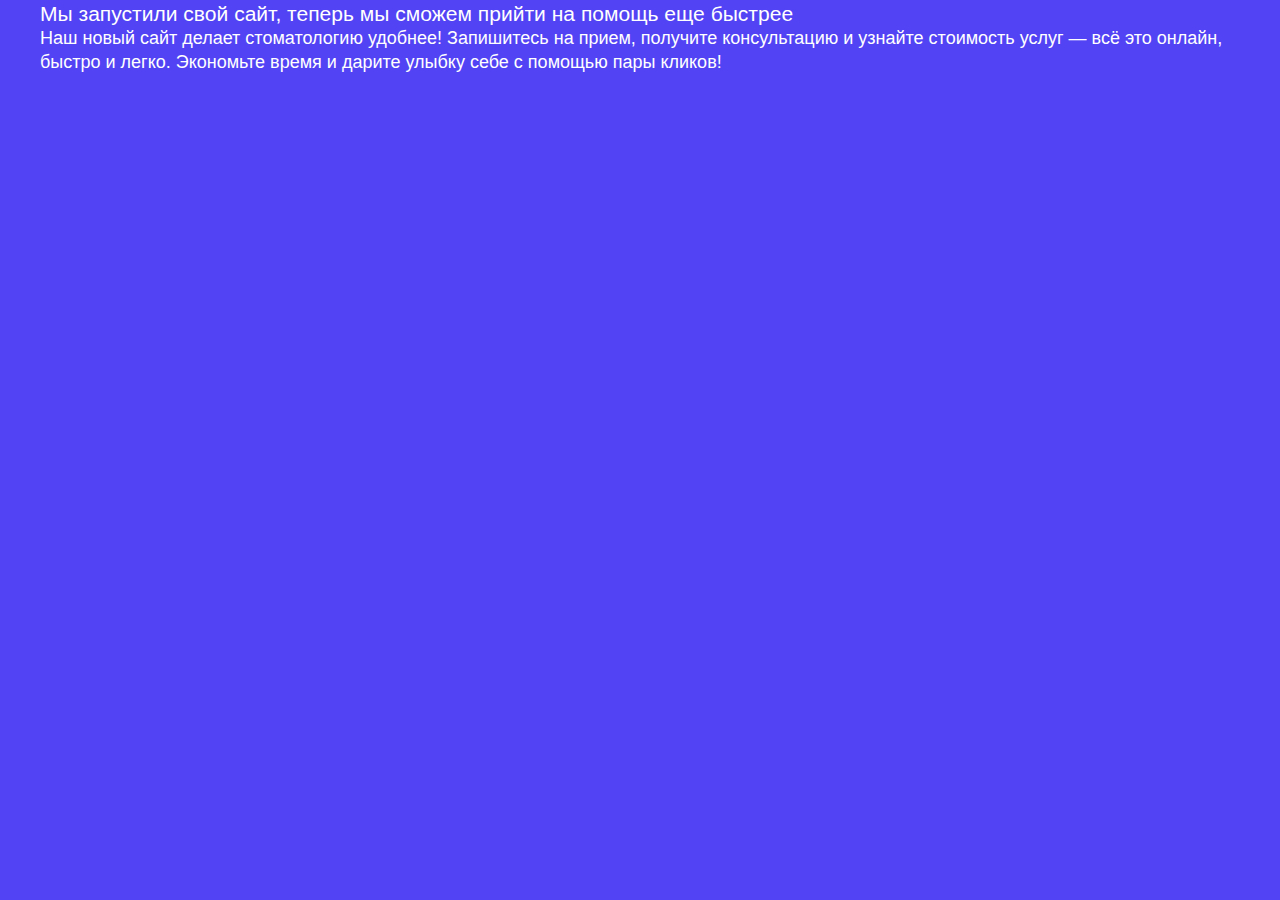
==== index.html @ dc24cbd2 "16.08.2024" ====
<!DOCTYPE html>
<html lang="ru">
<head>
	<meta charset="UTF-8">
	<meta http-equiv="X-UA-Compatible" content="IE=edge">
	<meta name="viewport" content="width=device-width, initial-scale=1.0">
	<title>Шаблон сайт</title>
	<meta name="description" content="/">
	<link rel="stylesheet" href="./css/styles.css">
</head>
<body>
	<main class="cookies container">
		<h1 class="visually-hidden">a</h1>

		<section class="signup">
			<h2 class="visually-hidden">a</h2>
			<div class="signup__row">
				<h3 class="signup__title">Мы запустили свой сайт, теперь мы сможем прийти на помощь еще быстрее</h3>
				<p  class="signup__subtitle">Наш новый сайт делает стоматологию удобнее! Запишитесь на прием, получите консультацию и узнайте стоимость услуг — всё это онлайн, быстро и легко. Экономьте время и дарите улыбку себе с помощью пары кликов!</p>
			</div>
		</section>	
			
	</main>
</body>
</html>
---- css/styles.css ----
@charset "UTF-8";
/**
  Нормализация блочной модели
 */
*,
*::before,
*::after {
  -webkit-box-sizing: border-box;
          box-sizing: border-box;
}

/**
  Убираем внутренние отступы слева тегам списков,
  у которых есть атрибут class
 */
:where(ul, ol):where([class]) {
  padding-left: 0;
}

/**
  Убираем внешние отступы body и двум другим тегам,
  у которых есть атрибут class
 */
body,
:where(blockquote, figure):where([class]) {
  margin: 0;
}

/**
  Убираем внешние отступы вертикали нужным тегам,
  у которых есть атрибут class
 */
:where(h1,
h2,
h3,
h4,
h5,
h6,
p,
ul,
ol,
dl):where([class]) {
  margin-block: 0;
}

:where(dd[class]) {
  margin-left: 0;
}

:where(fieldset[class]) {
  margin-left: 0;
  padding: 0;
  border: none;
}

/**
  Убираем стандартный маркер маркированному списку,
  у которого есть атрибут class
 */
:where(ul[class]) {
  list-style: none;
}

/**
  Обнуляем вертикальные внешние отступы параграфа,
  объявляем локальную переменную для внешнего отступа вниз,
  чтобы избежать взаимодействие с более сложным селектором
 */
p {
  --paragraphMarginBottom: 24px;
  margin-block: 0;
}

/**
  Внешний отступ вниз для параграфа без атрибута class,
  который расположен не последним среди своих соседних элементов
 */
p:where(:not([class]):not(:last-child)) {
  margin-bottom: var(--paragraphMarginBottom);
}

/**
  Упрощаем работу с изображениями
 */
img {
  display: block;
  max-width: 100%;
  height: auto;
}

/**
  Наследуем свойства шрифт для полей ввода
 */
input,
textarea,
select,
button {
  font: inherit;
}

html {
  /**
    Пригодится в большинстве ситуаций
    (когда, например, нужно будет "прижать" футер к низу сайта)
   */
  height: 100%;
}

/**
  Плавный скролл
 */
html,
:has(:target) {
  scroll-behavior: smooth;
}

body {
  /**
    Пригодится в большинстве ситуаций
    (когда, например, нужно будет "прижать" футер к низу сайта)
   */
  min-height: 100%;
  /**
    Унифицированный интерлиньяж
   */
  line-height: 1.5;
}

/**
  Приводим к единому цвету svg-элементы
 */
svg *[fill] {
  fill: currentColor;
}

svg *[stroke] {
  stroke: currentColor;
}

/**
  Чиним баг задержки смены цвета при взаимодействии с svg-элементами
 */
svg * {
  -webkit-transition-property: fill, stroke;
  transition-property: fill, stroke;
}

/**
  Удаляем все анимации и переходы для людей,
  которые предпочитают их не использовать
 */
@media (prefers-reduced-motion: reduce) {
  * {
    -webkit-animation-duration: 0.01ms !important;
            animation-duration: 0.01ms !important;
    -webkit-animation-iteration-count: 1 !important;
            animation-iteration-count: 1 !important;
    -webkit-transition-duration: 0.01ms !important;
            transition-duration: 0.01ms !important;
    scroll-behavior: auto !important;
  }
}
@font-face {
  font-family: "Steppe Book";
  src: url("../fonts/Roboto-Light.woff2") format("woff2");
  font-weight: 350;
  font-style: normal;
  font-display: swap;
}
@font-face {
  font-family: "Steppe ExtraBold";
  src: url("../fonts/Roboto-Light.woff2") format("woff2");
  font-weight: 800;
  font-style: normal;
  font-display: swap;
}
:root {
  --font-family-base: "Steppe Book", sans-serif;
  --steppe-extrabold: "Steppe ExtraBold", sans-serif;
  --hover-button-color: #e2d8d8;
  --transition-duration: 0.2s;
}

.visually-hidden {
  position: absolute;
  width: 1px;
  height: 1px;
  margin: -1px;
  border: 0;
  padding: 0;
  white-space: nowrap;
  clip-path: inset(100%);
  clip: rect(0 0 0 0);
  overflow: hidden;
}

.container {
  max-width: 1200px;
  margin-inline: auto;
}

body {
  font-family: var(--font-family-base);
  font-weight: 350;
  font-size: 18px;
  line-height: 1.3;
  color: #fff;
  background-color: #5243F4;
}

a,
button,
input,
textarea,
svg * {
  -webkit-transition-duration: var(--transition-duration);
          transition-duration: var(--transition-duration);
}

a {
  text-decoration: none;
  color: inherit;
}

h1, h2, h3, h4 {
  font-weight: normal;
}
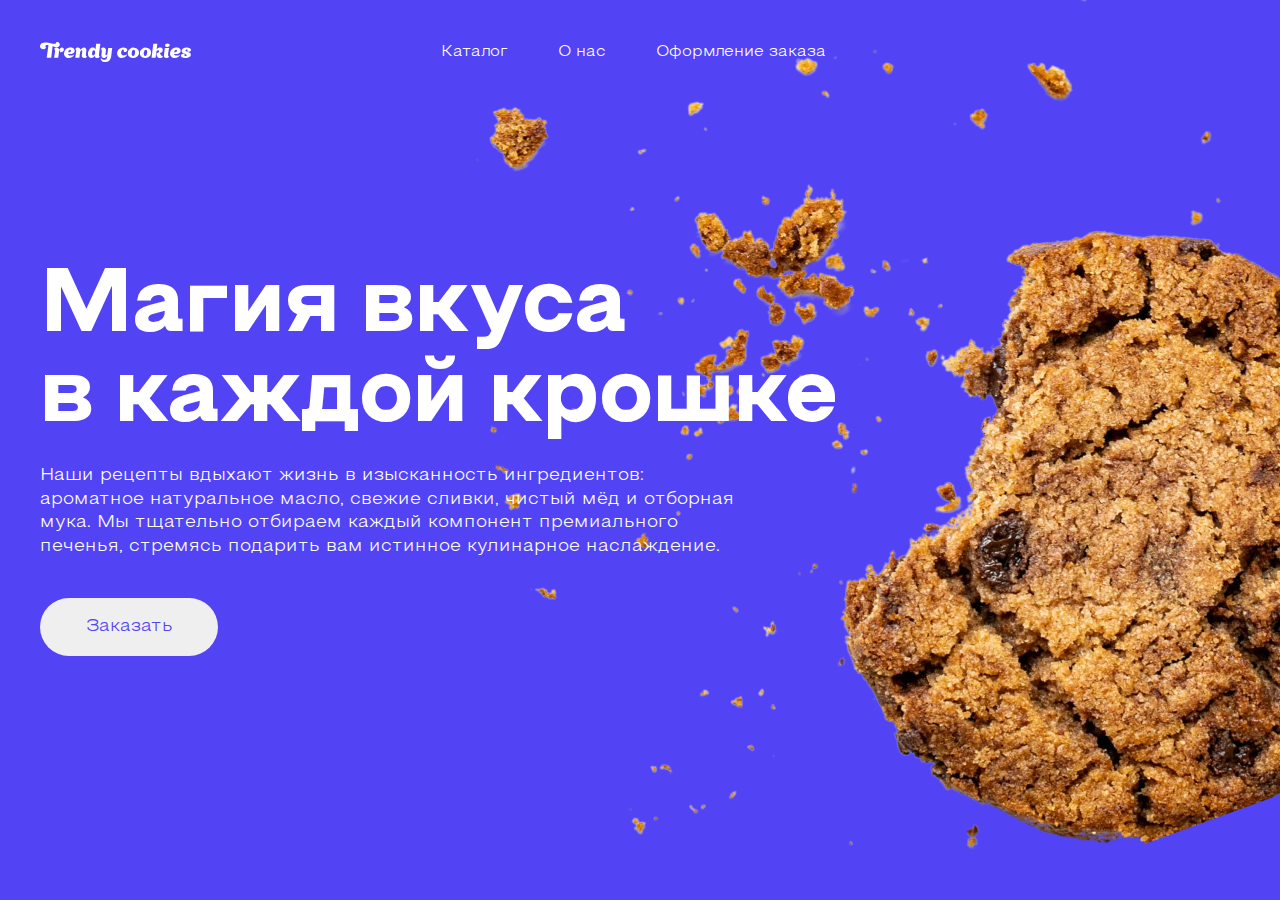
==== commit e31f1e84: "16.08.2024a" ====
--- a/index.html
+++ b/index.html
@@ -9,15 +9,35 @@
 	<link rel="stylesheet" href="./css/styles.css">
 </head>
 <body>
-	<main class="cookies container">
+<header class="header container">
+    <a href="/" class="header__logo">
+        <img src="./img/svg/logo.svg" width="151" height="20" alt="#">
+    </a>
+
+    <nav class="header__menu">
+        <ul class="header__list">
+            <li>
+                <a href="#" class="header__link">Каталог</a>
+            </li>
+            <li>
+                <a href="#" class="header__link">О нас</a>
+            </li>
+            <li>
+                <a href="#" class="header__link">Оформление заказа</a>
+            </li>
+        </ul>
+    </nav>
+</header>	<main class="cookies container">
 		<h1 class="visually-hidden">a</h1>
 
-		<section class="signup">
+		<section class="magic">
 			<h2 class="visually-hidden">a</h2>
-			<div class="signup__row">
-				<h3 class="signup__title">Мы запустили свой сайт, теперь мы сможем прийти на помощь еще быстрее</h3>
-				<p  class="signup__subtitle">Наш новый сайт делает стоматологию удобнее! Запишитесь на прием, получите консультацию и узнайте стоимость услуг — всё это онлайн, быстро и легко. Экономьте время и дарите улыбку себе с помощью пары кликов!</p>
+			<div class="magic__column">
+				<h3 class="magic__title">Магия вкуса в каждой крошке</h3>
+				<p class="magic__subtitle">Наши рецепты вдыхают жизнь в изысканность ингредиентов: ароматное натуральное масло, свежие сливки, чистый мёд и отборная мука. Мы тщательно отбираем каждый компонент премиального печенья, стремясь подарить вам истинное кулинарное наслаждение.</p>
+				<button class="magic__button">Заказать</button>
 			</div>
+			<img src="./img/avif/main/cookie.avif" alt="cookie" class="magic__image" loading="lazy" width="909" height="852">
 		</section>	
 			
 	</main>
--- a/css/styles.css
+++ b/css/styles.css
@@ -162,14 +162,14 @@
 }
 @font-face {
   font-family: "Steppe Book";
-  src: url("../fonts/Roboto-Light.woff2") format("woff2");
+  src: url("../fonts/Steppe-Book.woff2") format("woff2");
   font-weight: 350;
   font-style: normal;
   font-display: swap;
 }
 @font-face {
   font-family: "Steppe ExtraBold";
-  src: url("../fonts/Roboto-Light.woff2") format("woff2");
+  src: url("../fonts/Steppe-ExtraBold.woff2") format("woff2");
   font-weight: 800;
   font-style: normal;
   font-display: swap;
@@ -224,4 +224,82 @@
 
 h1, h2, h3, h4 {
   font-weight: normal;
+}
+
+.header {
+  display: -webkit-box;
+  display: -ms-flexbox;
+  display: flex;
+  -webkit-box-align: center;
+      -ms-flex-align: center;
+          align-items: center;
+  gap: 250px;
+  padding-top: 40px;
+  padding-bottom: 40px;
+}
+
+.header__list {
+  display: -webkit-box;
+  display: -ms-flexbox;
+  display: flex;
+  gap: 50px;
+}
+
+.header__link {
+  font-size: 16px;
+  cursor: pointer;
+}
+
+.header__link:hover {
+  border-bottom: 2px solid white;
+  -webkit-transition-duration: 0s;
+          transition-duration: 0s;
+}
+
+.magic {
+  padding-top: 161px;
+  padding-bottom: 200px;
+}
+
+.magic__column {
+  display: -webkit-box;
+  display: -ms-flexbox;
+  display: flex;
+  -webkit-box-orient: vertical;
+  -webkit-box-direction: normal;
+      -ms-flex-direction: column;
+          flex-direction: column;
+}
+
+.magic__title {
+  font-size: 90px;
+  line-height: 1;
+  max-width: 811px;
+  margin-bottom: 20px;
+  font-family: var(--steppe-extrabold);
+}
+
+.magic__subtitle {
+  max-width: 697px;
+  margin-bottom: 40px;
+}
+
+.magic__button {
+  width: 178px;
+  height: 58px;
+  border-radius: 29px;
+  border: none;
+  color: #5243F4;
+  cursor: pointer;
+}
+
+.magic__button:hover {
+  background-color: rgb(219, 230, 230);
+}
+
+.magic__image {
+  position: absolute;
+  top: 0;
+  right: 0;
+  z-index: -1;
 }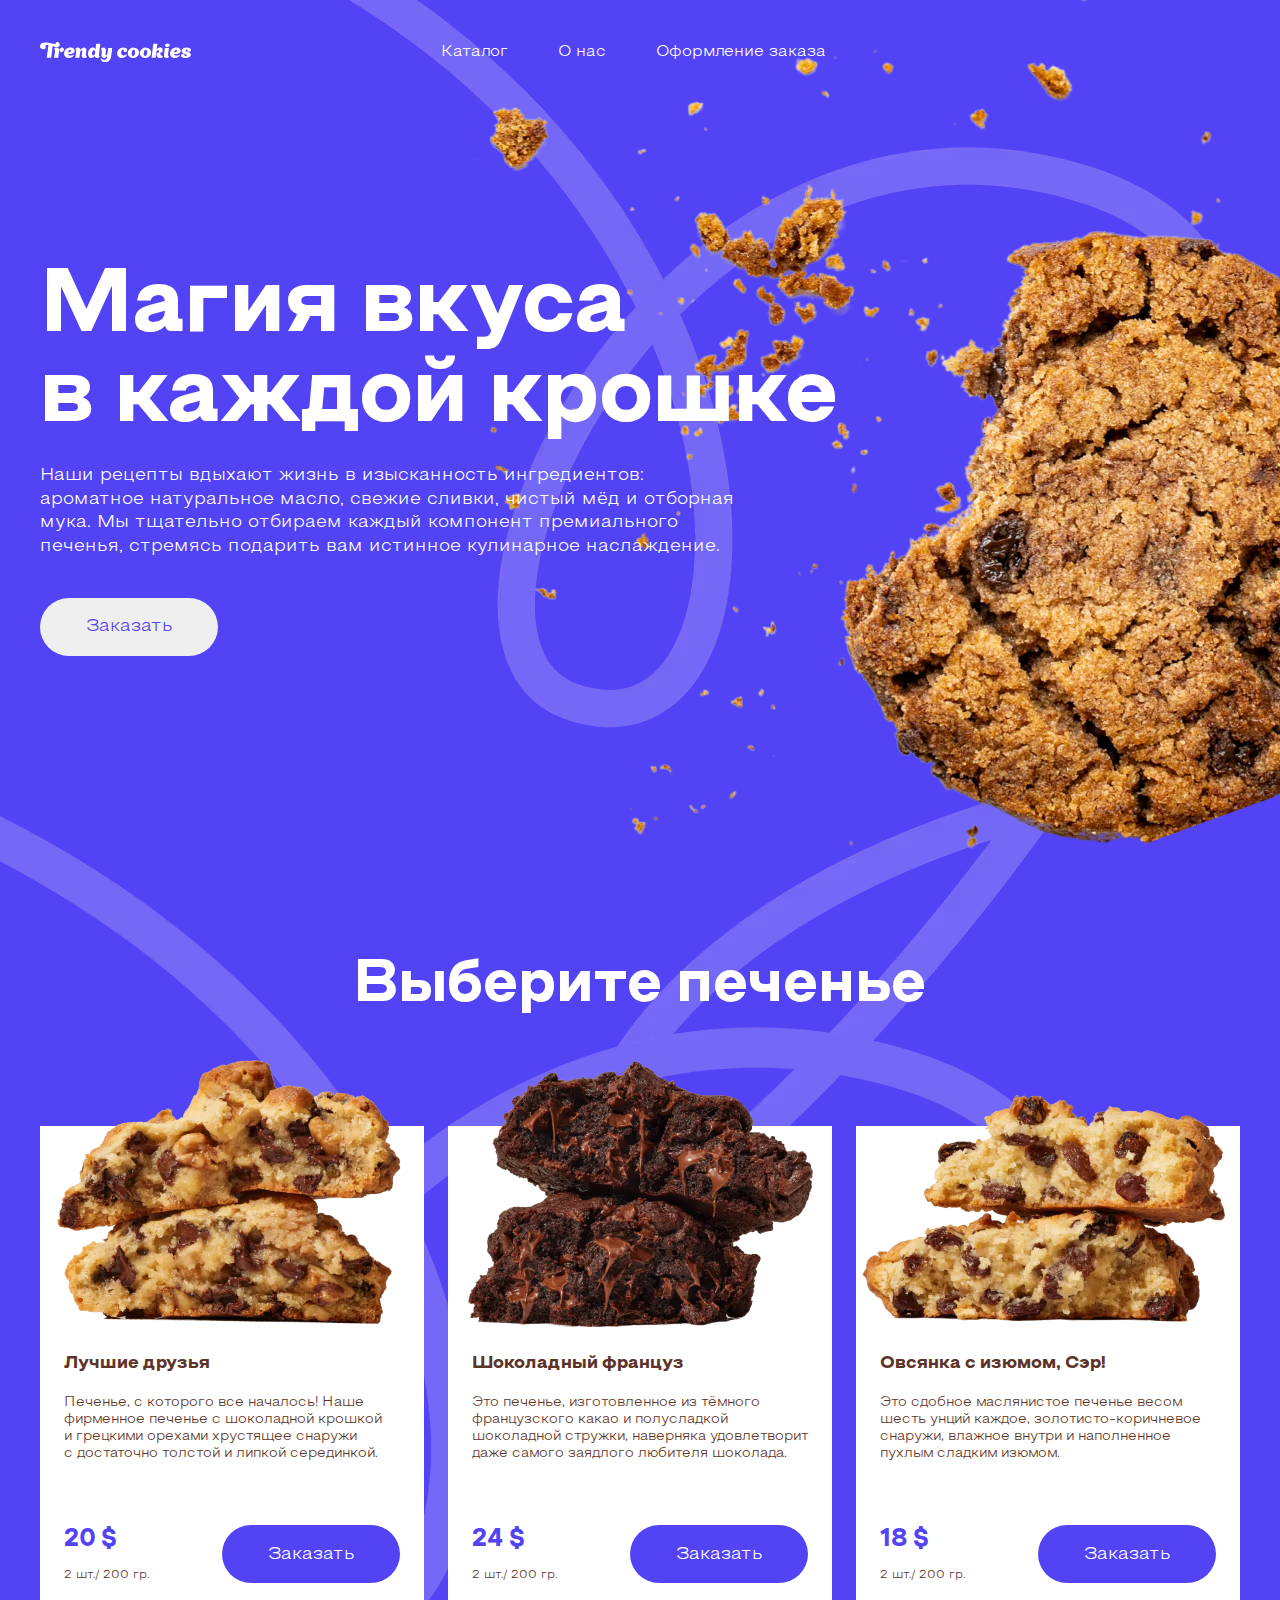
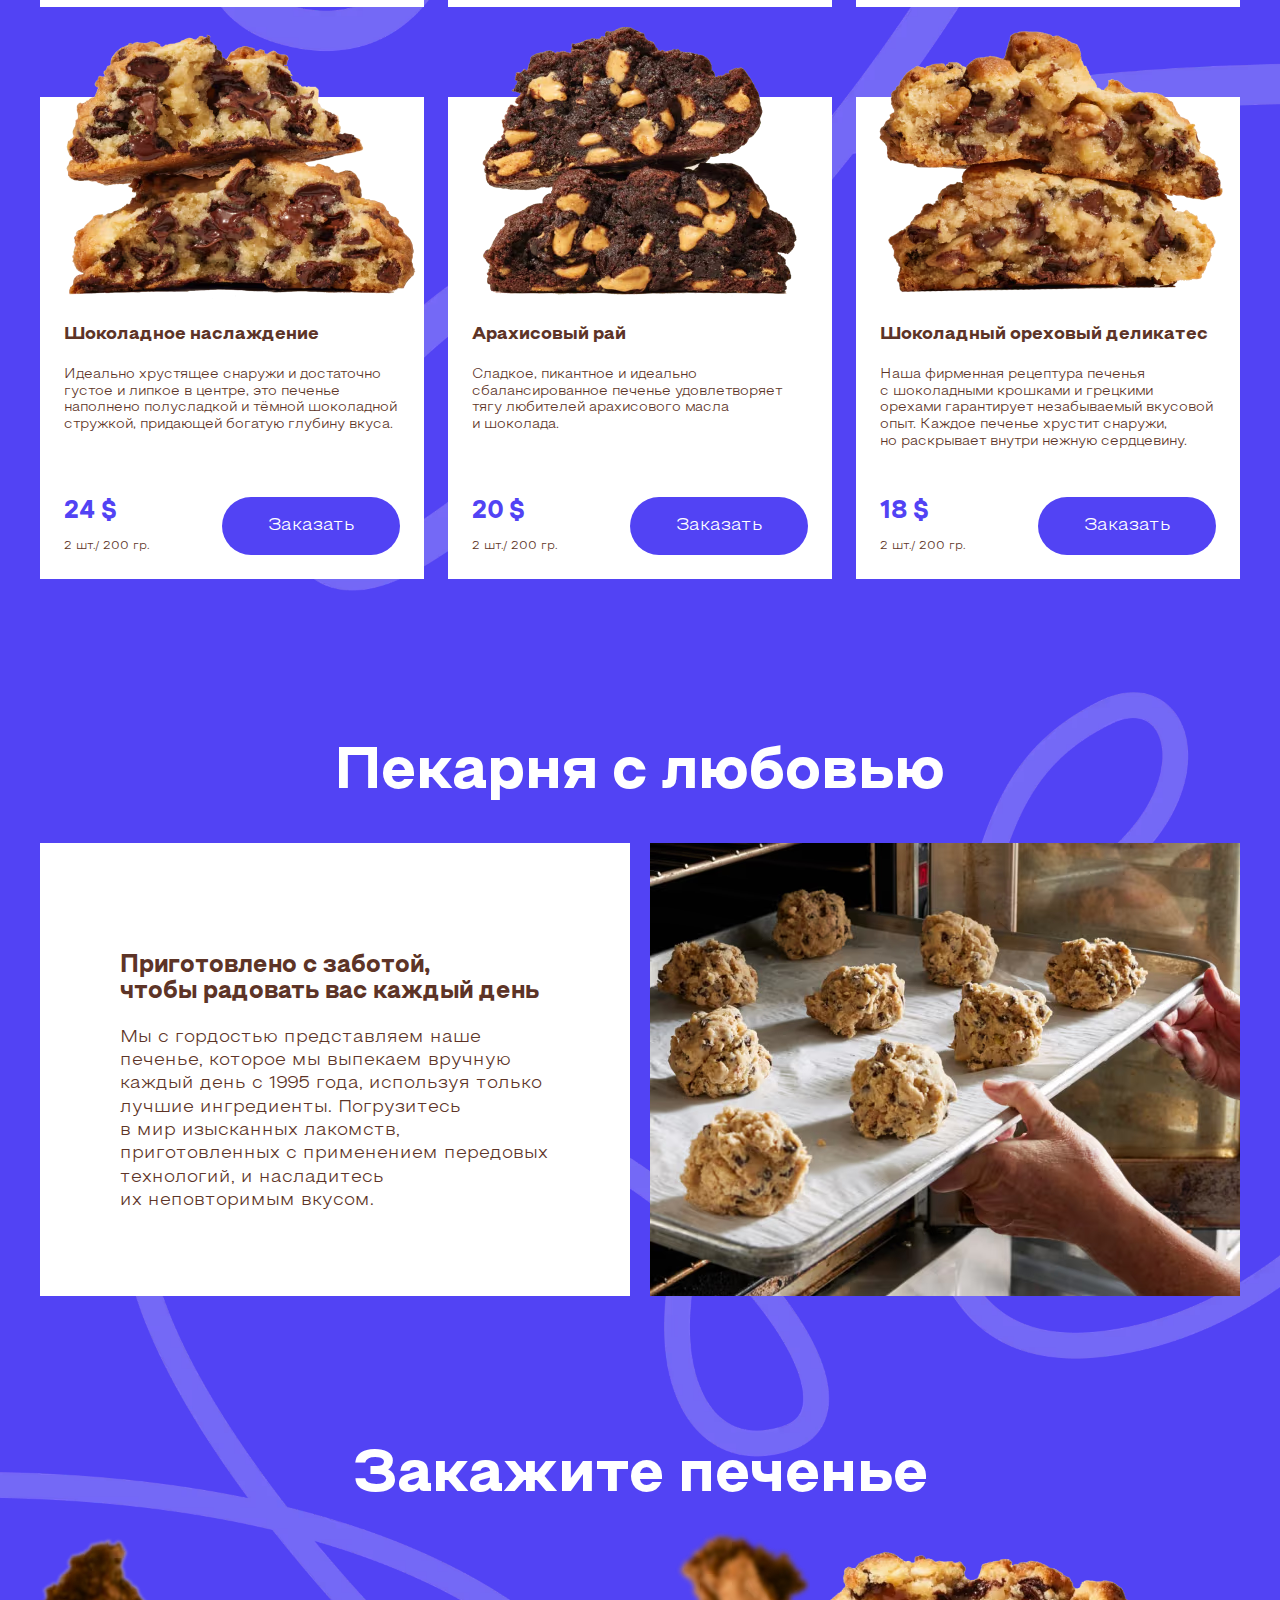
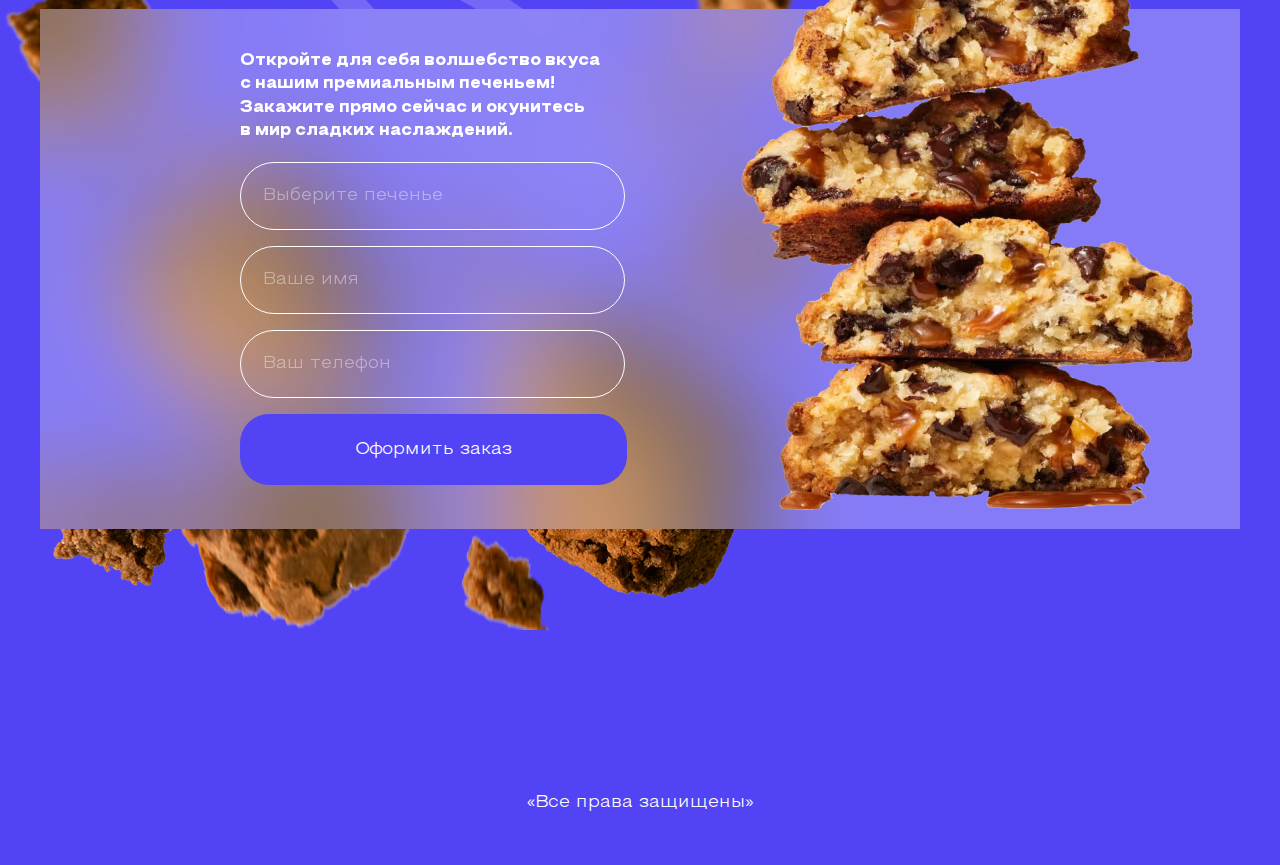
==== commit b4f17404: "19.08.2024" ====
--- a/index.html
+++ b/index.html
@@ -4,14 +4,15 @@
 	<meta charset="UTF-8">
 	<meta http-equiv="X-UA-Compatible" content="IE=edge">
 	<meta name="viewport" content="width=device-width, initial-scale=1.0">
-	<title>Шаблон сайт</title>
+	<title>Cookies</title>
 	<meta name="description" content="/">
 	<link rel="stylesheet" href="./css/styles.css">
 </head>
 <body>
+	<div class="wrapper">
 <header class="header container">
     <a href="/" class="header__logo">
-        <img src="./img/svg/logo.svg" width="151" height="20" alt="#">
+        <img src="./img/svg/logo.svg" width="151" height="20" alt="#" loading="lazy">
     </a>
 
     <nav class="header__menu">
@@ -27,19 +28,178 @@
             </li>
         </ul>
     </nav>
-</header>	<main class="cookies container">
-		<h1 class="visually-hidden">a</h1>
+</header>
+		<main class="cookies">
+			<h1 class="visually-hidden">a</h1>
+	
+			<section class="magic">
+				<div class="container">
+					<h2 class="visually-hidden">a</h2>
+					<img src="./img/avif/main/line1.avif" alt="line" width="1055" height="1230" loading="lazy" class="line__one">
+					<div class="magic__column">
+						<h3 class="magic__title">Магия вкуса в каждой крошке</h3>
+						<p class="magic__subtitle">Наши рецепты вдыхают жизнь в изысканность ингредиентов: ароматное натуральное масло, свежие сливки, чистый мёд и отборная мука. Мы тщательно отбираем каждый компонент премиального печенья, стремясь подарить вам истинное кулинарное наслаждение.</p>
+						<button class="magic__button button" type="button">Заказать</button>
+					</div>
+					<img src="./img/avif/main/cookie.avif" alt="cookie" class="magic__image" width="909" height="852" loading="lazy" width="909" height="852">
+				</div>
+			</section>
+			
+			<section class="products">
+				<div class="container">
+					<img src="./img/avif/main/line2.avif" alt="line" width="1920" height="2062" loading="lazy" class="line__two">
+					<h2 class="products__title title">Выберите печенье</h2>
+					
+					<div class="products__items">
+		
+						<div class="products__item">
+							<div class="products__item-image">
+								<img src="./img/avif/main/1.avif" width="384" height="272" alt="Product" loading="lazy">
+							</div>
+							<div class="products__item-details">
+								<h3 class="products__item-title">Лучшие друзья</h3>
+								<p class="products__item-subtitle">Печенье, с которого все началось! Наше фирменное печенье с шоколадной крошкой и грецкими орехами хрустящее снаружи с достаточно толстой и липкой серединкой.</p>
+								<div class="products__bottom-row">
+									<div class="products__bottom-left">
+										<p class="products__bottom-left-price">20 $</p>
+										<p class="products__bottom-left-weight">2 шт./ 200 гр.</p>
+									</div>
+									<button class="violet-button button" type="button">Заказать</button>
+								</div>
+							</div>
+						</div>
+		
+						<div class="products__item">
+							<div class="products__item-image">
+								<img src="./img/avif/main/2.avif" alt="Product" width="384" height="272" loading="lazy">
+							</div>
+							<div class="products__item-details">
+								<h3 class="products__item-title">Шоколадный француз</h3>
+								<p class="products__item-subtitle">Это печенье, изготовленное из тёмного французского какао и полусладкой шоколадной стружки, наверняка удовлетворит даже самого заядлого любителя шоколада.</p>
+								<div class="products__bottom-row">
+									<div class="products__bottom-left">
+										<p class="products__bottom-left-price">24 $</p>
+										<p class="products__bottom-left-weight">2 шт./ 200 гр.</p>
+									</div>
+									<button class="violet-button button" type="button">Заказать</button>
+								</div>
+							</div>
+						</div>
+		
+						<div class="products__item">
+							<div class="products__item-image">
+								<img src="./img/avif/main/3.avif" alt="Product" width="384" height="272" loading="lazy">
+							</div>
+							<div class="products__item-details">
+								<h3 class="products__item-title">Овсянка с изюмом, Сэр!</h3>
+								<p class="products__item-subtitle">Это сдобное маслянистое печенье весом шесть унций каждое, золотисто-коричневое снаружи, влажное внутри и наполненное пухлым сладким изюмом.</p>
+								<div class="products__bottom-row">
+									<div class="products__bottom-left">
+										<p class="products__bottom-left-price">18 $</p>
+										<p class="products__bottom-left-weight">2 шт./ 200 гр.</p>
+									</div>
+									<button class="violet-button button" type="button">Заказать</button>
+								</div>
+							</div>
+						</div>
+		
+						<div class="products__item">
+							<div class="products__item-image">
+								<img src="./img/avif/main/4.avif" alt="Product" width="384" height="272" loading="lazy">
+							</div>
+							<div class="products__item-details">
+								<h3 class="products__item-title">Шоколадное наслаждение</h3>
+								<p class="products__item-subtitle">Идеально хрустящее снаружи и достаточно густое и липкое в центре, это печенье наполнено полусладкой и тёмной шоколадной стружкой, придающей богатую глубину вкуса.</p>
+								<div class="products__bottom-row">
+									<div class="products__bottom-left">
+										<p class="products__bottom-left-price">24 $</p>
+										<p class="products__bottom-left-weight">2 шт./ 200 гр.</p>
+									</div>
+									<button class="violet-button button" type="button">Заказать</button>
+								</div>
+							</div>
+						</div>
+		
+						<div class="products__item">
+							<div class="products__item-image">
+								<img src="./img/avif/main/5.avif" alt="Product" width="384" height="272" loading="lazy">
+							</div>
+							<div class="products__item-details">
+								<h3 class="products__item-title">Арахисовый рай</h3>
+								<p class="products__item-subtitle">Сладкое, пикантное и идеально сбалансированное печенье удовлетворяет тягу любителей арахисового масла и шоколада.</p>
+								<div class="products__bottom-row">
+									<div class="products__bottom-left">
+										<p class="products__bottom-left-price">20 $</p>
+										<p class="products__bottom-left-weight">2 шт./ 200 гр.</p>
+									</div>
+									<button class="violet-button button" type="button">Заказать</button>
+								</div>
+							</div>
+						</div>
+		
+						<div class="products__item">
+							<div class="products__item-image">
+								<img src="./img/avif/main/6.avif" alt="Product" width="384" height="272" loading="lazy">
+							</div>
+							<div class="products__item-details">
+								<h3 class="products__item-title">Шоколадный ореховый деликатес</h3>
+								<p class="products__item-subtitle">Наша фирменная рецептура печенья с шоколадными крошками и грецкими орехами гарантирует незабываемый вкусовой опыт. Каждое печенье хрустит снаружи, но раскрывает внутри нежную сердцевину.</p>
+								<div class="products__bottom-row">
+									<div class="products__bottom-left">
+										<p class="products__bottom-left-price">18 $</p>
+										<p class="products__bottom-left-weight">2 шт./ 200 гр.</p>
+									</div>
+									<button class="violet-button button" type="button">Заказать</button>
+								</div>
+							</div>
+						</div>
+					</div>
+				</div>
+			</section>
+	
+			<section class="love">
+				<div class="container">
+					<h2 class="love__title title">Пекарня с любовью</h2>
+					<div class="love__items">
+						<div class="love__item love__item-left">
+							<h3 class="love__item-title">Приготовлено с заботой, чтобы радовать вас каждый день</h3>
+							<p class="love__item-subtitle">Мы с гордостью представляем наше печенье, которое мы выпекаем вручную каждый день с 1995 года, используя только лучшие ингредиенты. Погрузитесь в мир изысканных лакомств, приготовленных с применением передовых технологий, и насладитесь их неповторимым вкусом.</p>
+						</div>
+						<div class="love__item-right">
+							<img src="./img/avif/main/love.avif" alt="cookies" width="590" height="453" loading="lazy">
+						</div>
+					</div>
+				</div>
+			</section>
+	
+			<section class="order">
+				<div class="container">
+					<h2 class="order__title title">Закажите печенье</h2>
+					<img src="./img/avif/main/line3.avif" alt="line" width="1920" height="1938" loading="lazy" class="line__three">
+					<img src="./img/avif/main/breadcrumbs.avif" alt="breadcrumbs" width="814" height="784" loading="lazy" class="order__background-image">
+					<div class="order__block">
+						<form class="order__form">
+							<h3 class="order__intro">Откройте для себя волшебство вкуса с нашим премиальным печеньем! Закажите прямо сейчас и окунитесь в мир сладких наслаждений. </h3>
+							<div class="order__form-inputs">
+								<input type="text" placeholder="Выберите печенье">
+								<input type="text" placeholder="Ваше имя">
+								<input type="text" placeholder="Ваш телефон">
+								<button class="violet-button button">Оформить заказ</button>
+							</div>
+						</form>
+						<div class="order__block-image">
+							<img src="./img/avif/main/order.avif" alt="cookies" width="468" height="559" loading="lazy" class="order__image">
+						</div>
+					</div>
+				</div>
+			</section>
+		</main>
 
-		<section class="magic">
-			<h2 class="visually-hidden">a</h2>
-			<div class="magic__column">
-				<h3 class="magic__title">Магия вкуса в каждой крошке</h3>
-				<p class="magic__subtitle">Наши рецепты вдыхают жизнь в изысканность ингредиентов: ароматное натуральное масло, свежие сливки, чистый мёд и отборная мука. Мы тщательно отбираем каждый компонент премиального печенья, стремясь подарить вам истинное кулинарное наслаждение.</p>
-				<button class="magic__button">Заказать</button>
-			</div>
-			<img src="./img/avif/main/cookie.avif" alt="cookie" class="magic__image" loading="lazy" width="909" height="852">
-		</section>	
-			
-	</main>
+<footer class="footer">
+    <a href="/" class="footer__logo">
+        <img src="./img/svg/logo.svg" width="151" height="20" alt="#" loading="lazy">
+    </a>
+    <p class="footer__text">«Все права защищены»</p>
+</footer>	</div>
 </body>
 </html>--- a/css/styles.css
+++ b/css/styles.css
@@ -256,6 +256,27 @@
           transition-duration: 0s;
 }
 
+.button {
+  width: 178px;
+  height: 58px;
+  border-radius: 29px;
+  border: none;
+  color: #5243F4;
+  cursor: pointer;
+}
+
+.title {
+  font-family: var(--steppe-extrabold);
+  text-align: center;
+  font-size: 60px;
+  line-height: 1;
+}
+
+.wrapper {
+  position: relative;
+  overflow: hidden;
+}
+
 .magic {
   padding-top: 161px;
   padding-bottom: 200px;
@@ -284,15 +305,6 @@
   margin-bottom: 40px;
 }
 
-.magic__button {
-  width: 178px;
-  height: 58px;
-  border-radius: 29px;
-  border: none;
-  color: #5243F4;
-  cursor: pointer;
-}
-
 .magic__button:hover {
   background-color: rgb(219, 230, 230);
 }
@@ -302,4 +314,277 @@
   top: 0;
   right: 0;
   z-index: -1;
+}
+
+.products {
+  padding-top: 100px;
+  padding-bottom: 100px;
+  position: relative;
+}
+
+.products__title {
+  margin-bottom: 110px;
+}
+
+.products__items {
+  display: -ms-grid;
+  display: grid;
+  -ms-grid-columns: 384px 24px 384px 24px 384px;
+  grid-template-columns: repeat(3, 384px);
+  -webkit-column-gap: 24px;
+     -moz-column-gap: 24px;
+          column-gap: 24px;
+  row-gap: 90px;
+}
+
+.products__item {
+  background-color: #ffffff;
+  color: #5D3427;
+}
+
+.products__item-image {
+  height: 202px;
+  text-align: center;
+}
+.products__item-image img {
+  height: 272px;
+  top: -70px;
+  position: relative;
+}
+
+.products__item-details {
+  padding: 24px;
+}
+
+.products__item-title {
+  font-family: var(--steppe-extrabold);
+  font-size: 18px;
+  margin-bottom: 20px;
+}
+
+.products__item-subtitle {
+  height: 110px;
+  font-size: 14px;
+  line-height: 1.2;
+  margin-bottom: 20px;
+}
+
+.products__bottom-row {
+  display: -webkit-box;
+  display: -ms-flexbox;
+  display: flex;
+  -webkit-box-pack: justify;
+      -ms-flex-pack: justify;
+          justify-content: space-between;
+}
+
+.products__bottom-left {
+  display: -webkit-box;
+  display: -ms-flexbox;
+  display: flex;
+  -webkit-box-orient: vertical;
+  -webkit-box-direction: normal;
+      -ms-flex-direction: column;
+          flex-direction: column;
+  -webkit-box-pack: justify;
+      -ms-flex-pack: justify;
+          justify-content: space-between;
+  gap: 10px;
+}
+
+.products__bottom-left-price {
+  font-family: var(--steppe-extrabold);
+  color: #5243F4;
+  font-size: 24px;
+}
+
+.products__bottom-left-weight {
+  font-size: 12px;
+}
+
+.violet-button {
+  background-color: #5243F4;
+  color: #ffffff;
+}
+
+.violet-button:hover {
+  background-color: #3b2cd8;
+}
+
+.love {
+  padding-top: 64px;
+  padding-bottom: 150px;
+}
+
+.love__title {
+  margin-bottom: 40px;
+}
+
+.love__items {
+  display: -webkit-box;
+  display: -ms-flexbox;
+  display: flex;
+  gap: 20px;
+}
+
+.love__item {
+  width: 590px;
+  height: 453px;
+}
+
+.love__item-left {
+  display: -webkit-box;
+  display: -ms-flexbox;
+  display: flex;
+  -webkit-box-orient: vertical;
+  -webkit-box-direction: normal;
+      -ms-flex-direction: column;
+          flex-direction: column;
+  padding: 110px 80px;
+  gap: 20px;
+  color: #5D3427;
+  background-color: #ffffff;
+}
+
+.love__item-title {
+  font-family: var(--steppe-extrabold);
+  line-height: 1.1;
+  font-size: 24px;
+}
+
+.order {
+  padding-bottom: 102px;
+  position: relative;
+}
+
+.order__block {
+  display: -webkit-box;
+  display: -ms-flexbox;
+  display: flex;
+  gap: 109px;
+  margin-top: 103px;
+  background-color: rgba(255, 255, 255, 0.3);
+  -webkit-backdrop-filter: blur(50px);
+          backdrop-filter: blur(50px);
+}
+
+.order__form {
+  margin-left: 200px;
+  max-width: 387px;
+  padding-top: 40px;
+  padding-bottom: 44px;
+  display: -webkit-box;
+  display: -ms-flexbox;
+  display: flex;
+  -webkit-box-orient: vertical;
+  -webkit-box-direction: normal;
+      -ms-flex-direction: column;
+          flex-direction: column;
+  gap: 20px;
+}
+
+.order__intro {
+  font-family: var(--steppe-extrabold);
+  font-size: 18px;
+}
+
+.order__form-inputs {
+  display: -webkit-box;
+  display: -ms-flexbox;
+  display: flex;
+  -webkit-box-orient: vertical;
+  -webkit-box-direction: normal;
+      -ms-flex-direction: column;
+          flex-direction: column;
+}
+.order__form-inputs input {
+  border: 1px solid white;
+  border-radius: 60px;
+  margin-bottom: 16px;
+  padding: 24px 22px;
+  font-size: 18px;
+  width: 385px;
+  height: 68px;
+  background: transparent;
+  color: #ffffff;
+  outline: none;
+}
+.order__form-inputs ::-webkit-input-placeholder {
+  color: rgba(255, 255, 255, 0.4);
+}
+.order__form-inputs ::-moz-placeholder {
+  color: rgba(255, 255, 255, 0.4);
+}
+.order__form-inputs :-ms-input-placeholder {
+  color: rgba(255, 255, 255, 0.4);
+}
+.order__form-inputs ::-ms-input-placeholder {
+  color: rgba(255, 255, 255, 0.4);
+}
+.order__form-inputs ::placeholder {
+  color: rgba(255, 255, 255, 0.4);
+}
+.order__form-inputs button {
+  width: 387px;
+  height: 71px;
+}
+
+.order__block-image {
+  height: 501px;
+}
+
+.order__image {
+  height: 559px;
+  top: -58px;
+  position: relative;
+}
+
+.order__background-image {
+  position: absolute;
+  top: 0;
+  right: calc(100% - 810px);
+  z-index: -1;
+}
+
+.line__one {
+  position: absolute;
+  z-index: -1;
+  top: 0;
+  left: calc(100% - 960px);
+}
+
+.line__two {
+  position: absolute;
+  z-index: -1;
+  top: -40px;
+  left: 0;
+}
+
+.line__three {
+  position: absolute;
+  z-index: -1;
+  top: -920px;
+  left: 0;
+}
+
+.footer {
+  display: -webkit-box;
+  display: -ms-flexbox;
+  display: flex;
+  -webkit-box-orient: vertical;
+  -webkit-box-direction: normal;
+      -ms-flex-direction: column;
+          flex-direction: column;
+  padding-top: 126px;
+  padding-bottom: 50px;
+}
+
+.footer__logo {
+  text-align: center;
+  margin: 0px auto;
+}
+
+.footer__text {
+  text-align: center;
+  margin-top: 14px;
 }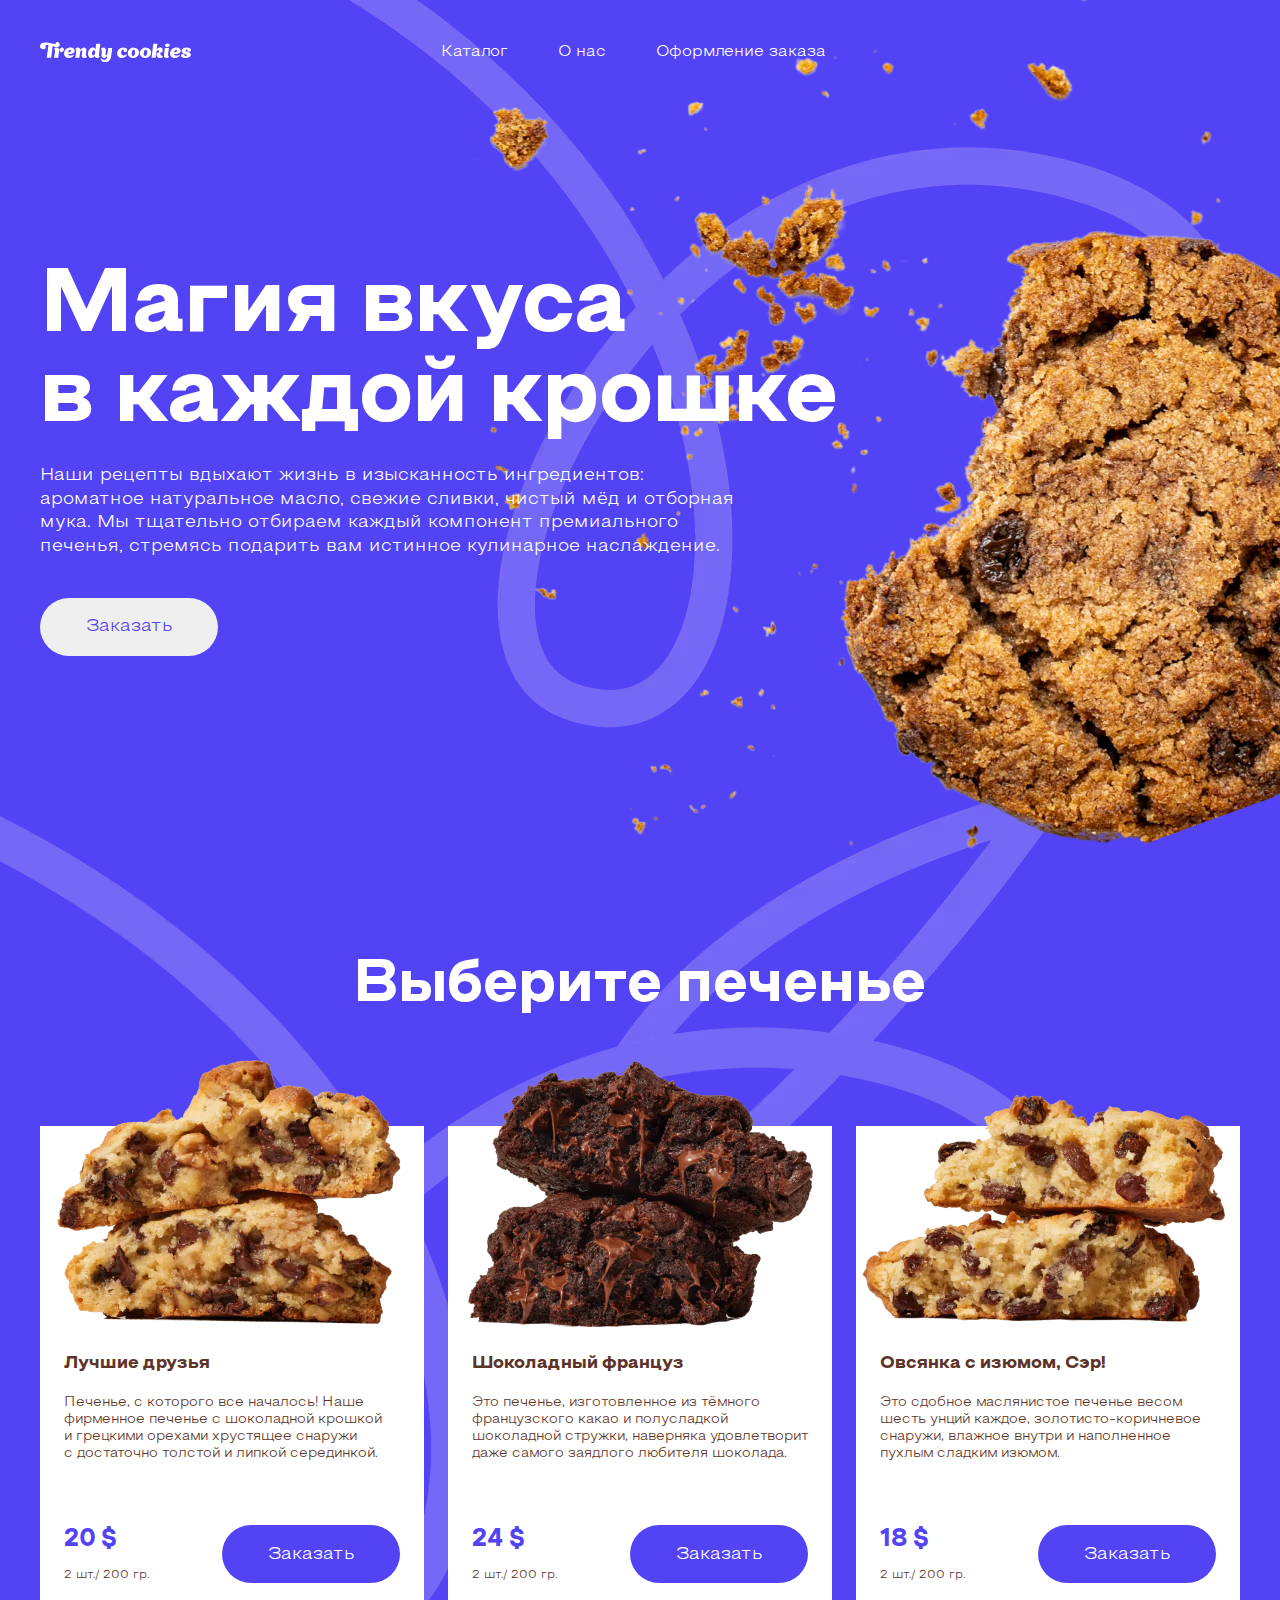
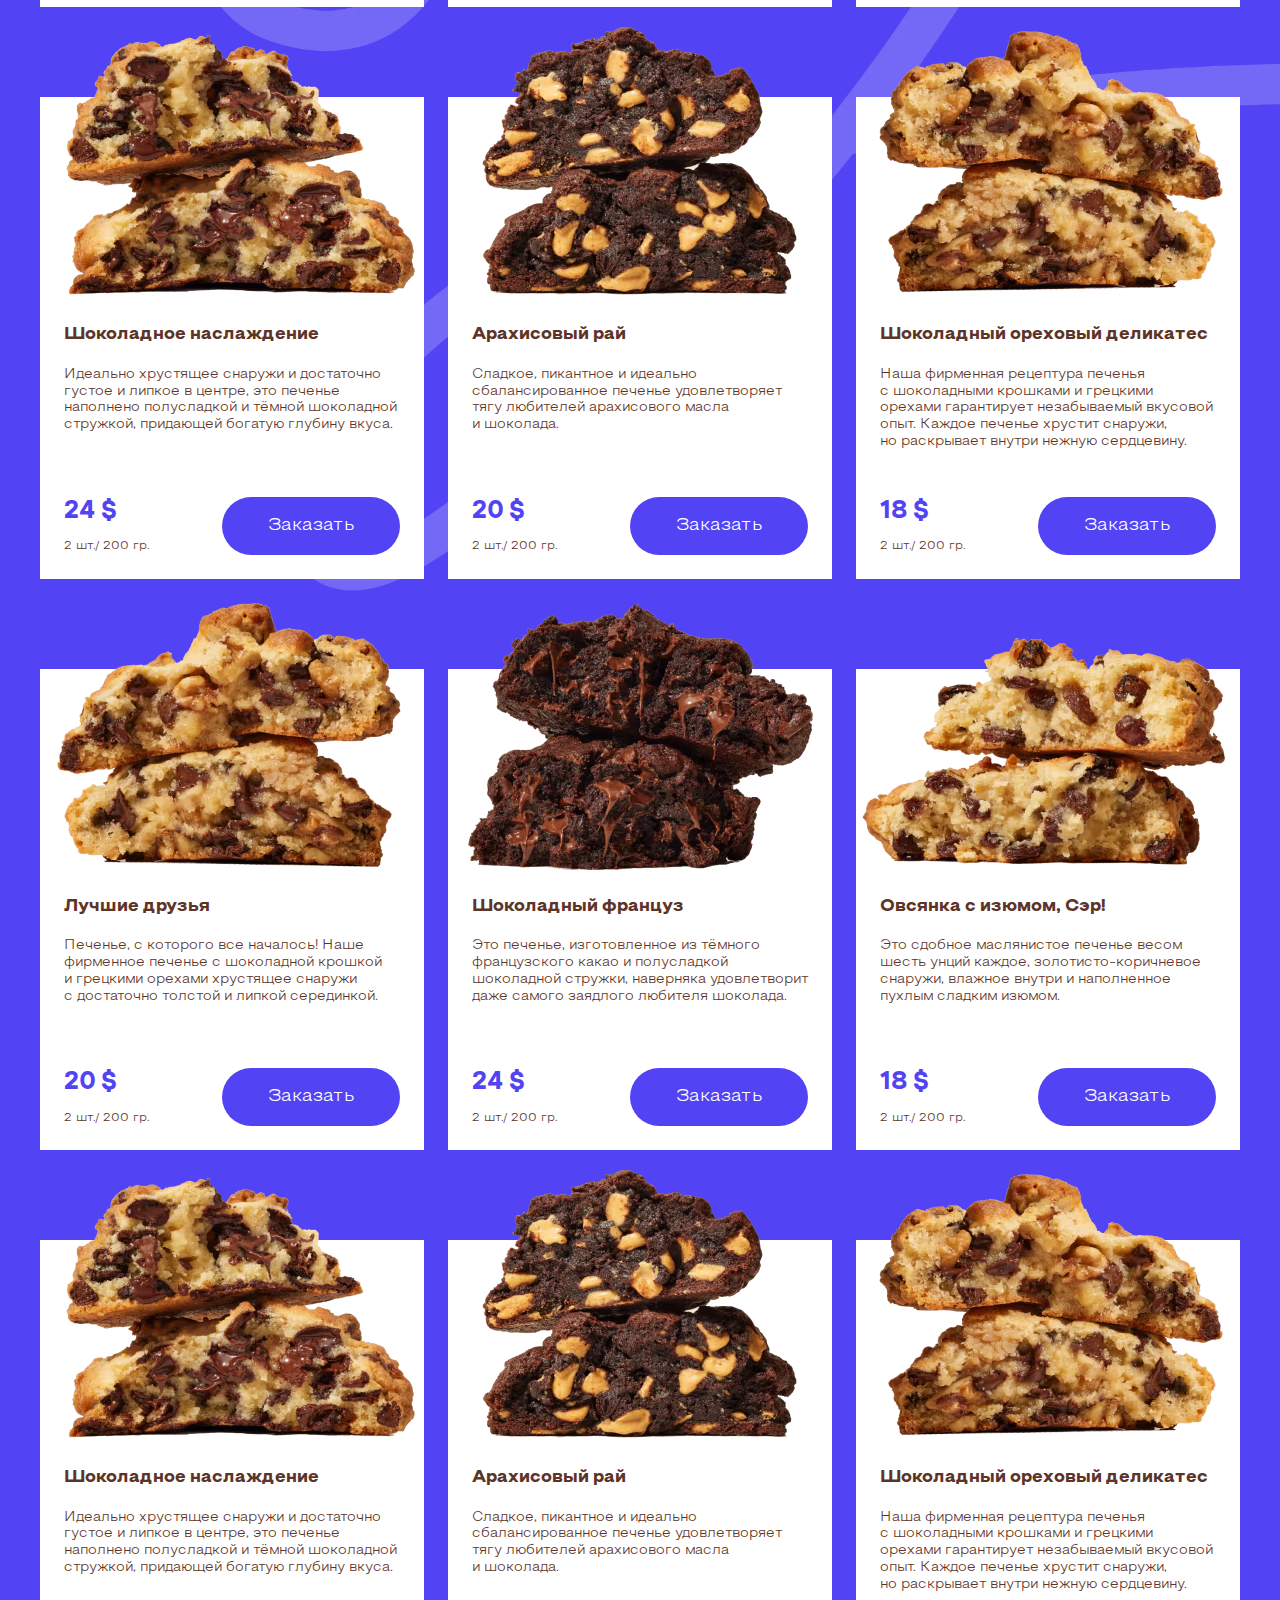
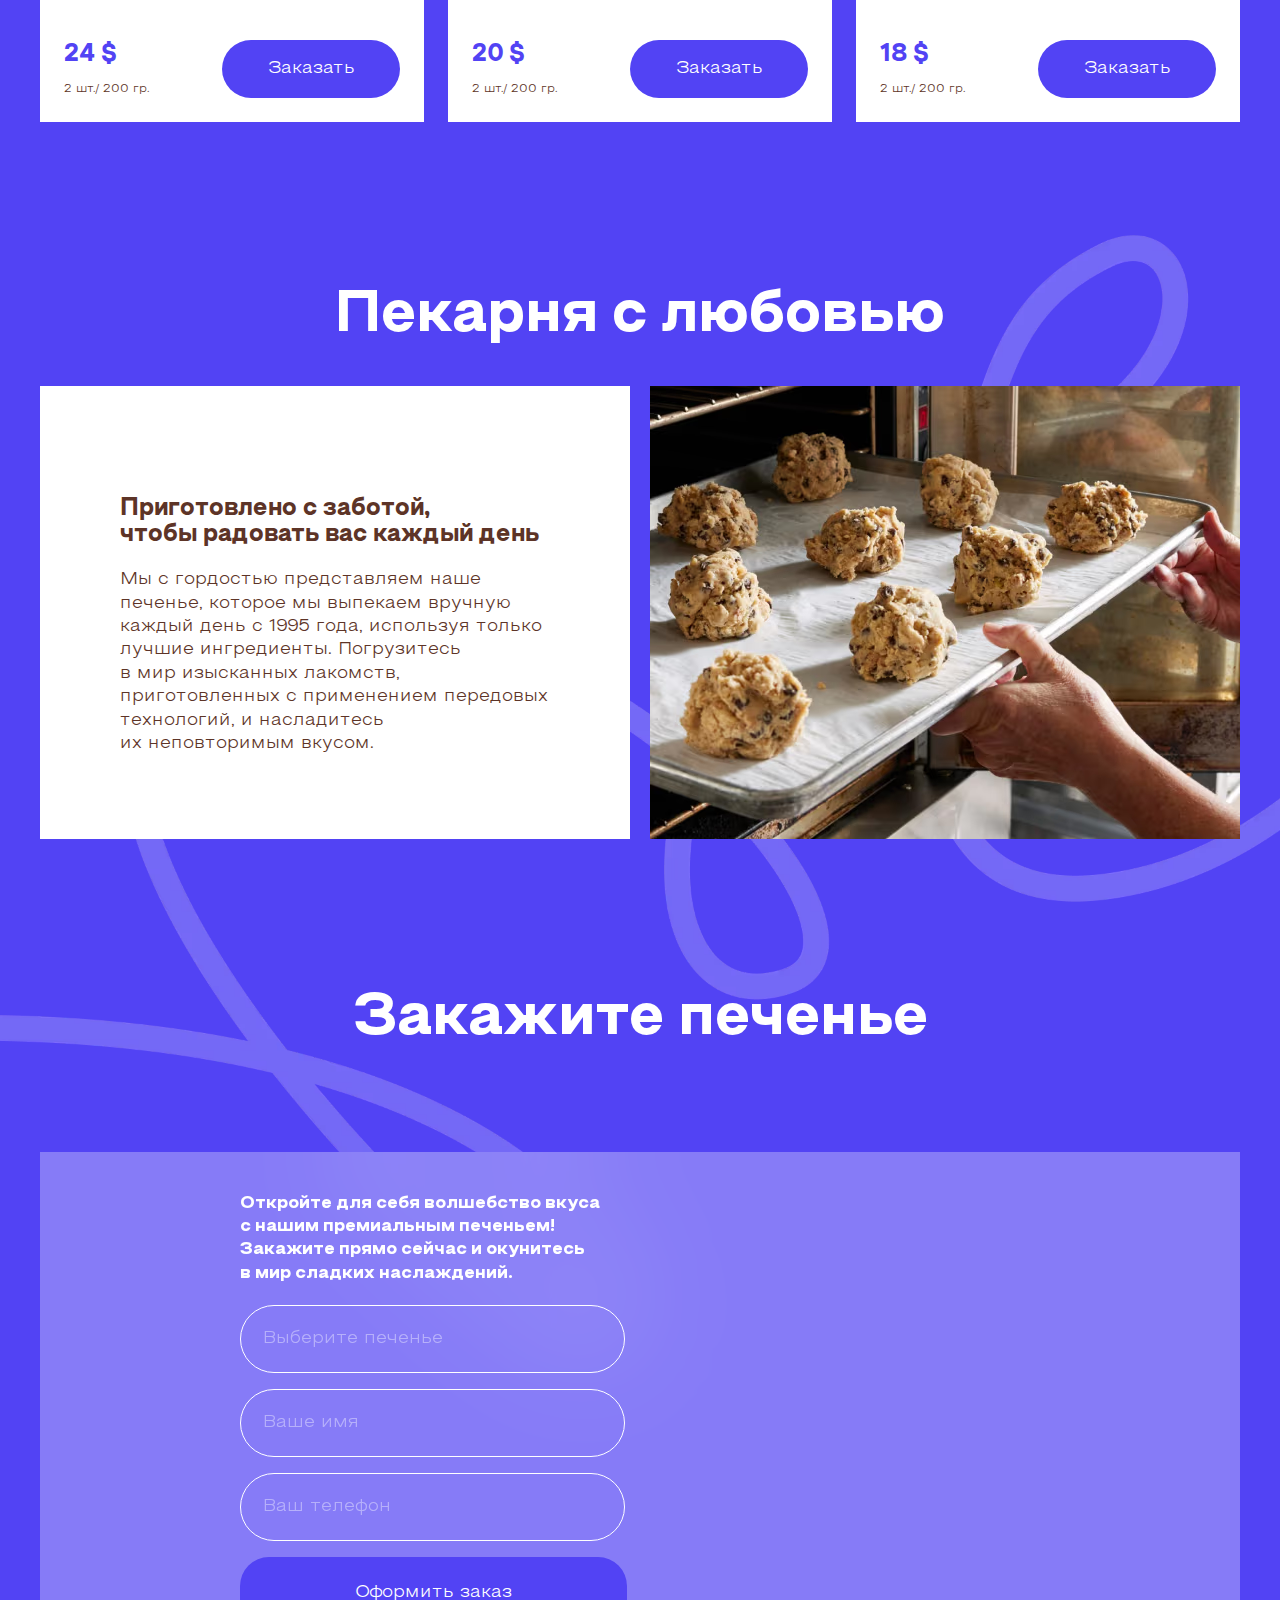
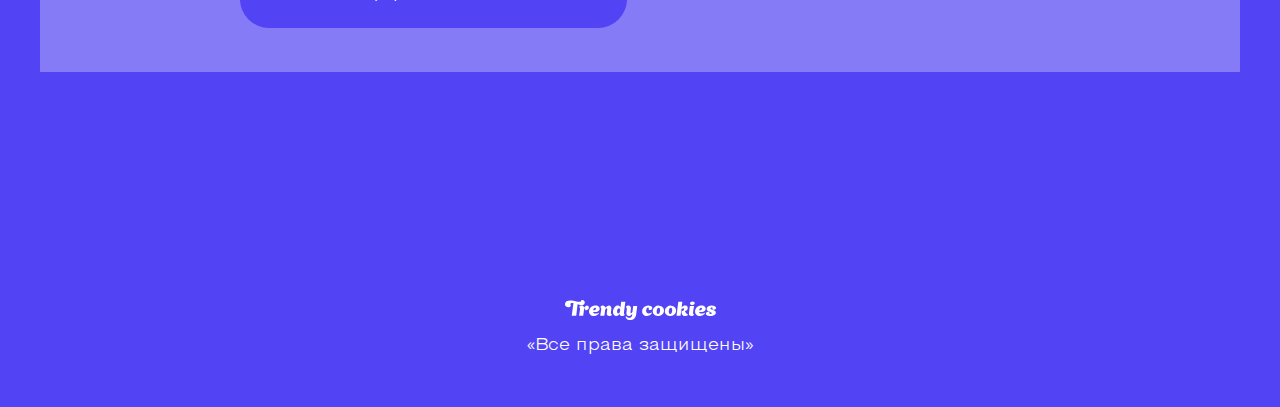
==== commit 39bc79f7: "19.08.2024a" ====
--- a/index.html
+++ b/index.html
@@ -16,15 +16,15 @@
     </a>
 
     <nav class="header__menu">
-        <ul class="header__list">
-            <li>
-                <a href="#" class="header__link">Каталог</a>
+        <ul class="header__items">
+            <li class="header__item">
+                <a data-="products" class="header__link">Каталог</a>
             </li>
-            <li>
-                <a href="#" class="header__link">О нас</a>
+            <li class="header__item">
+                <a data-="love" class="header__link">О нас</a>
             </li>
-            <li>
-                <a href="#" class="header__link">Оформление заказа</a>
+            <li class="header__item">
+                <a data-="order" class="header__link">Оформление заказа</a>
             </li>
         </ul>
     </nav>
@@ -39,13 +39,13 @@
 					<div class="magic__column">
 						<h3 class="magic__title">Магия вкуса в каждой крошке</h3>
 						<p class="magic__subtitle">Наши рецепты вдыхают жизнь в изысканность ингредиентов: ароматное натуральное масло, свежие сливки, чистый мёд и отборная мука. Мы тщательно отбираем каждый компонент премиального печенья, стремясь подарить вам истинное кулинарное наслаждение.</p>
-						<button class="magic__button button" type="button">Заказать</button>
+						<button class="magic__button button" type="button" id="main-button">Заказать</button>
 					</div>
 					<img src="./img/avif/main/cookie.avif" alt="cookie" class="magic__image" width="909" height="852" loading="lazy" width="909" height="852">
 				</div>
 			</section>
 			
-			<section class="products">
+			<section class="products" id="products">
 				<div class="container">
 					<img src="./img/avif/main/line2.avif" alt="line" width="1920" height="2062" loading="lazy" class="line__two">
 					<h2 class="products__title title">Выберите печенье</h2>
@@ -153,11 +153,113 @@
 								</div>
 							</div>
 						</div>
+
+						<div class="products__item">
+							<div class="products__item-image">
+								<img src="./img/avif/main/1.avif" width="384" height="272" alt="Product" loading="lazy">
+							</div>
+							<div class="products__item-details">
+								<h3 class="products__item-title">Лучшие друзья</h3>
+								<p class="products__item-subtitle">Печенье, с которого все началось! Наше фирменное печенье с шоколадной крошкой и грецкими орехами хрустящее снаружи с достаточно толстой и липкой серединкой.</p>
+								<div class="products__bottom-row">
+									<div class="products__bottom-left">
+										<p class="products__bottom-left-price">20 $</p>
+										<p class="products__bottom-left-weight">2 шт./ 200 гр.</p>
+									</div>
+									<button class="violet-button button" type="button">Заказать</button>
+								</div>
+							</div>
+						</div>
+		
+						<div class="products__item">
+							<div class="products__item-image">
+								<img src="./img/avif/main/2.avif" alt="Product" width="384" height="272" loading="lazy">
+							</div>
+							<div class="products__item-details">
+								<h3 class="products__item-title">Шоколадный француз</h3>
+								<p class="products__item-subtitle">Это печенье, изготовленное из тёмного французского какао и полусладкой шоколадной стружки, наверняка удовлетворит даже самого заядлого любителя шоколада.</p>
+								<div class="products__bottom-row">
+									<div class="products__bottom-left">
+										<p class="products__bottom-left-price">24 $</p>
+										<p class="products__bottom-left-weight">2 шт./ 200 гр.</p>
+									</div>
+									<button class="violet-button button" type="button">Заказать</button>
+								</div>
+							</div>
+						</div>
+		
+						<div class="products__item">
+							<div class="products__item-image">
+								<img src="./img/avif/main/3.avif" alt="Product" width="384" height="272" loading="lazy">
+							</div>
+							<div class="products__item-details">
+								<h3 class="products__item-title">Овсянка с изюмом, Сэр!</h3>
+								<p class="products__item-subtitle">Это сдобное маслянистое печенье весом шесть унций каждое, золотисто-коричневое снаружи, влажное внутри и наполненное пухлым сладким изюмом.</p>
+								<div class="products__bottom-row">
+									<div class="products__bottom-left">
+										<p class="products__bottom-left-price">18 $</p>
+										<p class="products__bottom-left-weight">2 шт./ 200 гр.</p>
+									</div>
+									<button class="violet-button button" type="button">Заказать</button>
+								</div>
+							</div>
+						</div>
+		
+						<div class="products__item">
+							<div class="products__item-image">
+								<img src="./img/avif/main/4.avif" alt="Product" width="384" height="272" loading="lazy">
+							</div>
+							<div class="products__item-details">
+								<h3 class="products__item-title">Шоколадное наслаждение</h3>
+								<p class="products__item-subtitle">Идеально хрустящее снаружи и достаточно густое и липкое в центре, это печенье наполнено полусладкой и тёмной шоколадной стружкой, придающей богатую глубину вкуса.</p>
+								<div class="products__bottom-row">
+									<div class="products__bottom-left">
+										<p class="products__bottom-left-price">24 $</p>
+										<p class="products__bottom-left-weight">2 шт./ 200 гр.</p>
+									</div>
+									<button class="violet-button button" type="button">Заказать</button>
+								</div>
+							</div>
+						</div>
+		
+						<div class="products__item">
+							<div class="products__item-image">
+								<img src="./img/avif/main/5.avif" alt="Product" width="384" height="272" loading="lazy">
+							</div>
+							<div class="products__item-details">
+								<h3 class="products__item-title">Арахисовый рай</h3>
+								<p class="products__item-subtitle">Сладкое, пикантное и идеально сбалансированное печенье удовлетворяет тягу любителей арахисового масла и шоколада.</p>
+								<div class="products__bottom-row">
+									<div class="products__bottom-left">
+										<p class="products__bottom-left-price">20 $</p>
+										<p class="products__bottom-left-weight">2 шт./ 200 гр.</p>
+									</div>
+									<button class="violet-button button" type="button">Заказать</button>
+								</div>
+							</div>
+						</div>
+		
+						<div class="products__item">
+							<div class="products__item-image">
+								<img src="./img/avif/main/6.avif" alt="Product" width="384" height="272" loading="lazy">
+							</div>
+							<div class="products__item-details">
+								<h3 class="products__item-title">Шоколадный ореховый деликатес</h3>
+								<p class="products__item-subtitle">Наша фирменная рецептура печенья с шоколадными крошками и грецкими орехами гарантирует незабываемый вкусовой опыт. Каждое печенье хрустит снаружи, но раскрывает внутри нежную сердцевину.</p>
+								<div class="products__bottom-row">
+									<div class="products__bottom-left">
+										<p class="products__bottom-left-price">18 $</p>
+										<p class="products__bottom-left-weight">2 шт./ 200 гр.</p>
+									</div>
+									<button class="violet-button button" type="button">Заказать</button>
+								</div>
+							</div>
+						</div>
 					</div>
 				</div>
 			</section>
 	
-			<section class="love">
+			<section class="love" id="love">
 				<div class="container">
 					<h2 class="love__title title">Пекарня с любовью</h2>
 					<div class="love__items">
@@ -172,10 +274,10 @@
 				</div>
 			</section>
 	
-			<section class="order">
+			<section class="order" id="order">
+				<img src="./img/avif/main/line3.avif" alt="line" width="1920" height="1938" loading="lazy" class="line__three">
 				<div class="container">
 					<h2 class="order__title title">Закажите печенье</h2>
-					<img src="./img/avif/main/line3.avif" alt="line" width="1920" height="1938" loading="lazy" class="line__three">
 					<img src="./img/avif/main/breadcrumbs.avif" alt="breadcrumbs" width="814" height="784" loading="lazy" class="order__background-image">
 					<div class="order__block">
 						<form class="order__form">
@@ -201,5 +303,6 @@
     </a>
     <p class="footer__text">«Все права защищены»</p>
 </footer>	</div>
+	<script src="./js/script.js"></script>
 </body>
 </html>--- a/css/styles.css
+++ b/css/styles.css
@@ -238,7 +238,7 @@
   padding-bottom: 40px;
 }
 
-.header__list {
+.header__items {
   display: -webkit-box;
   display: -ms-flexbox;
   display: flex;
@@ -454,6 +454,9 @@
 
 .order {
   padding-bottom: 102px;
+  position: relative;
+}
+.order .container {
   position: relative;
 }
 
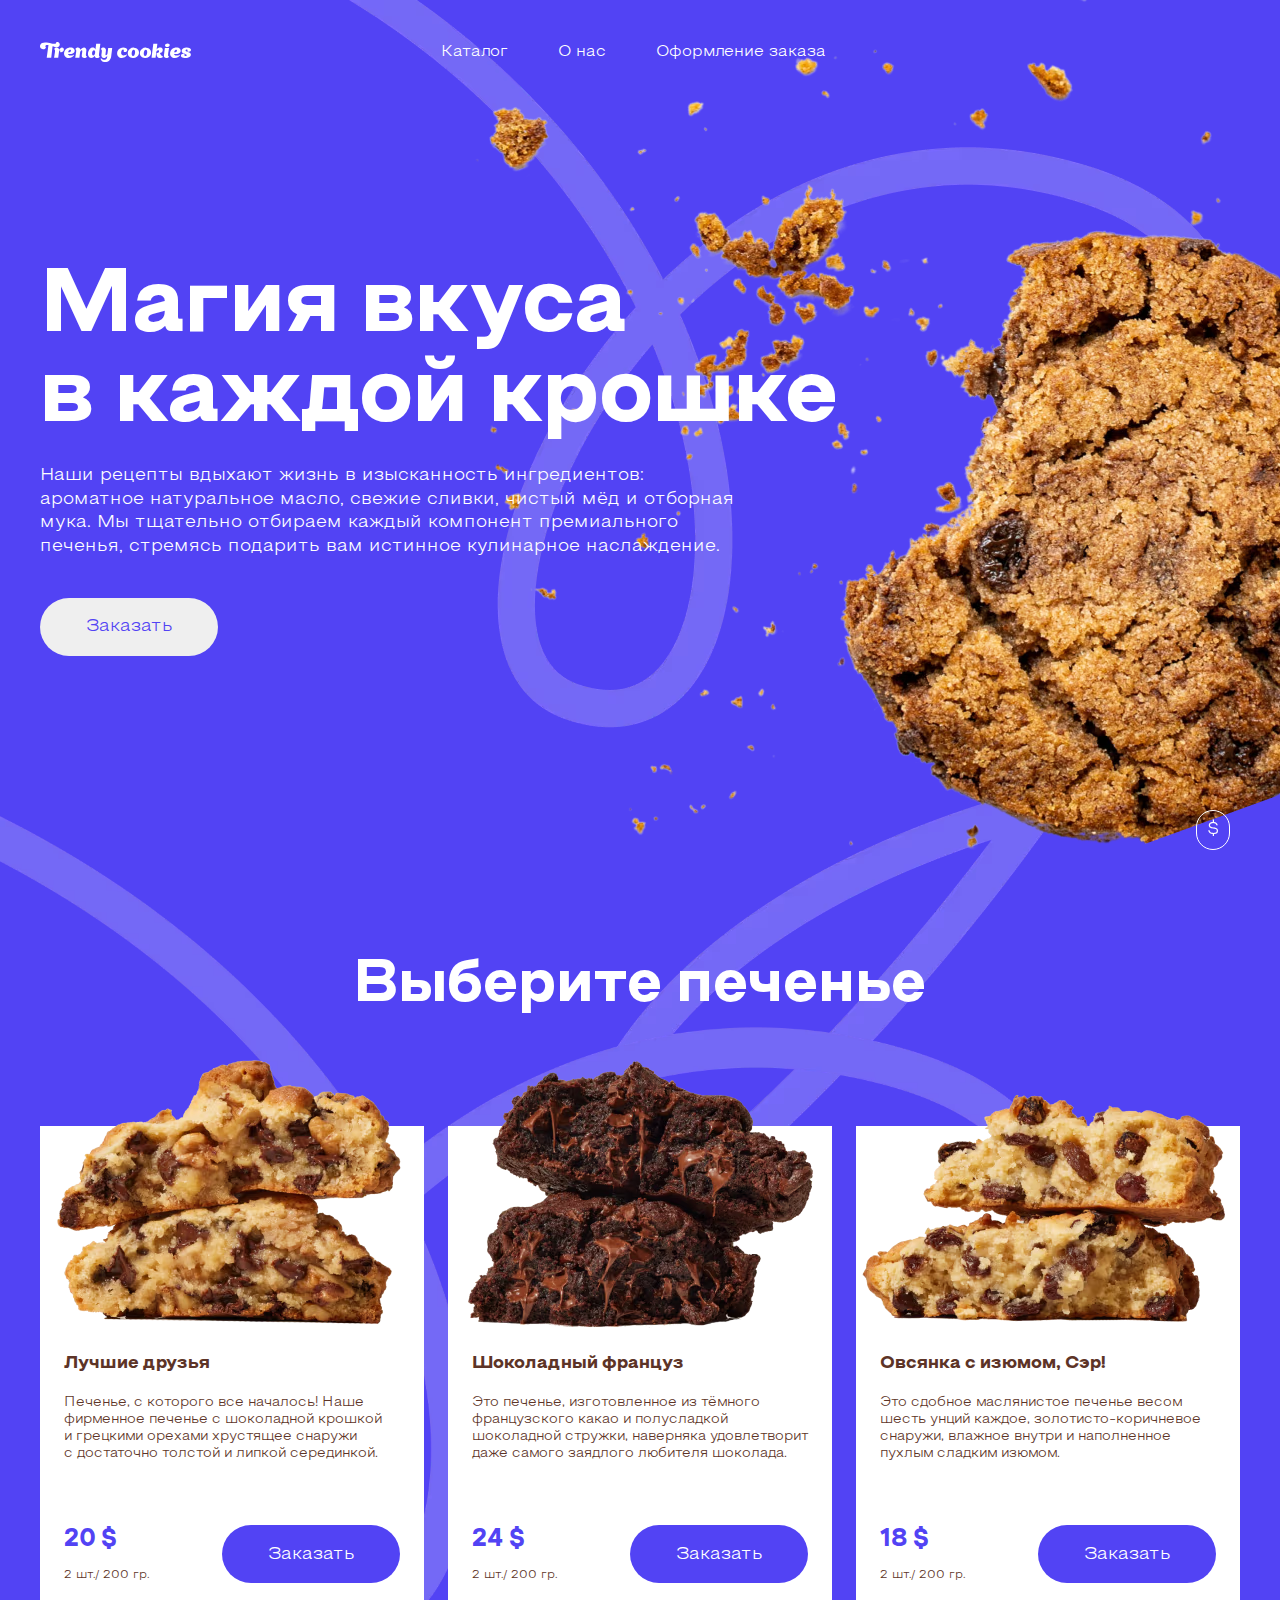
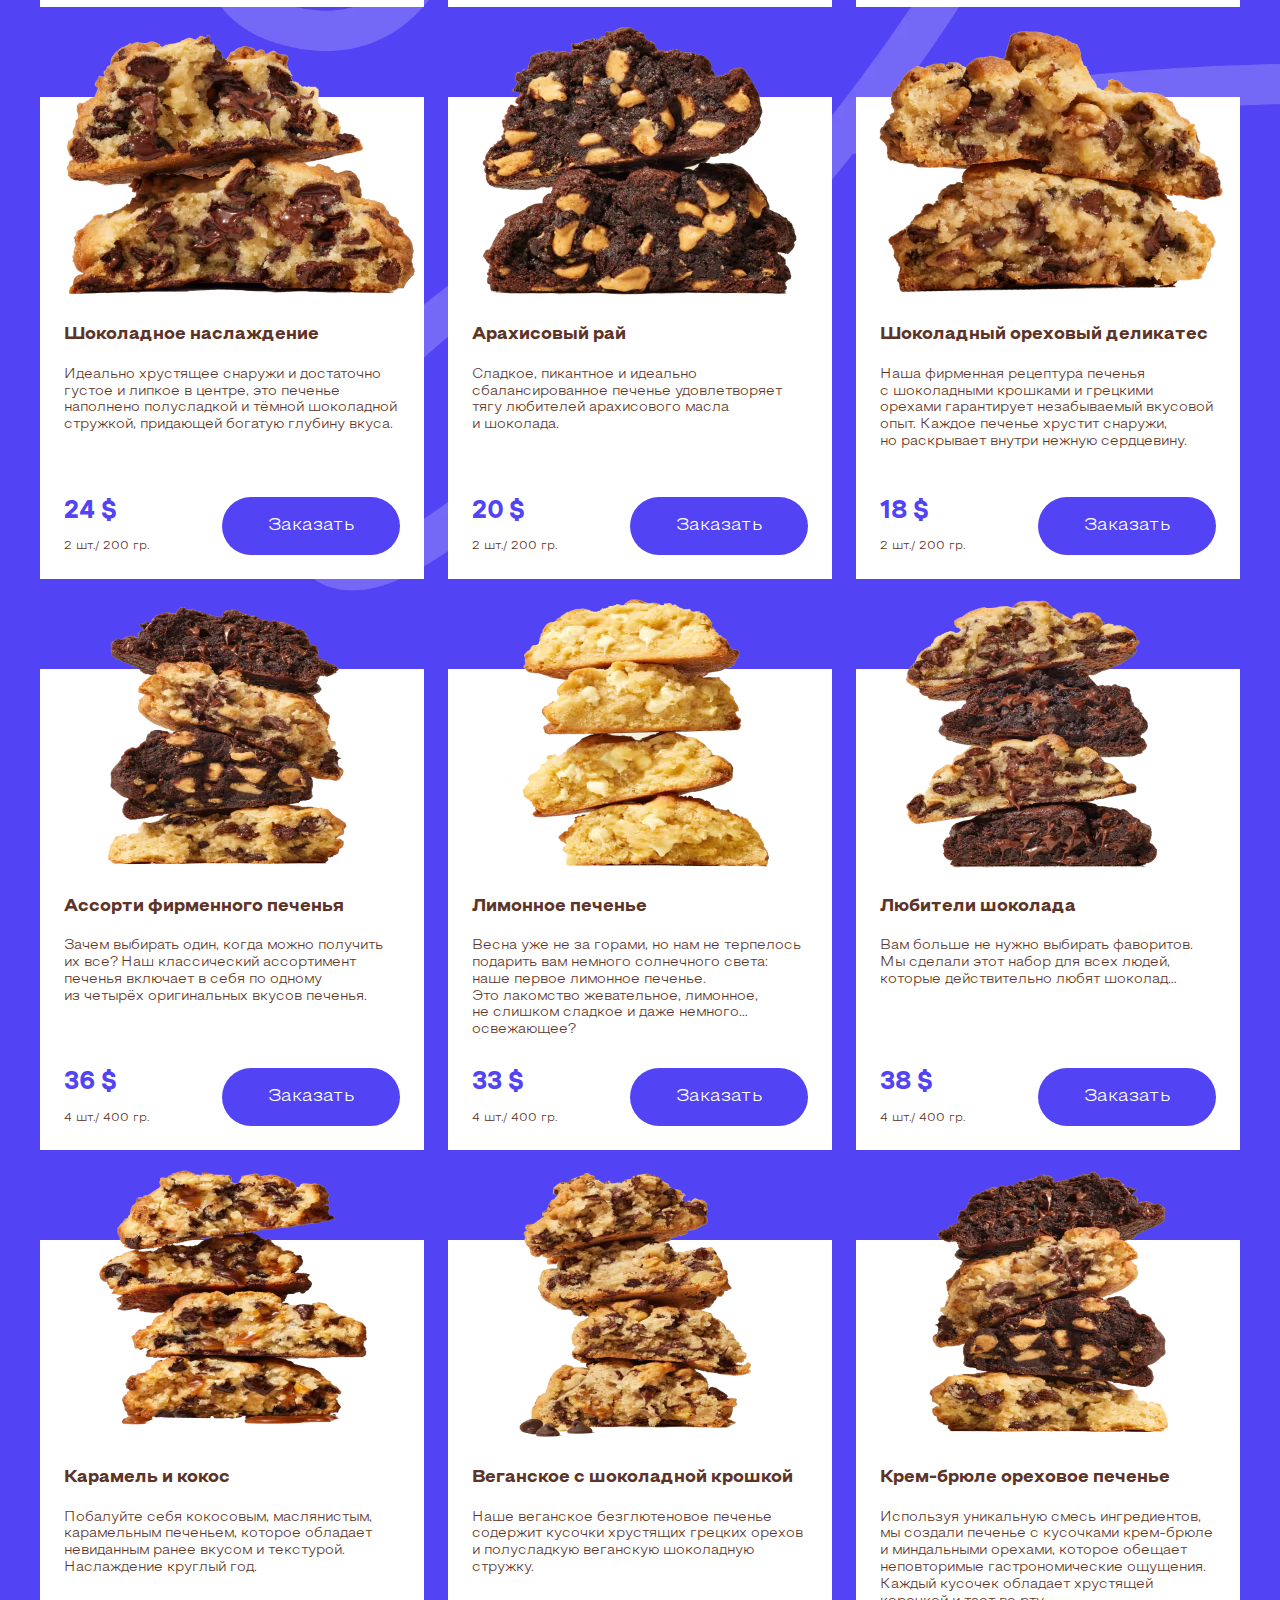
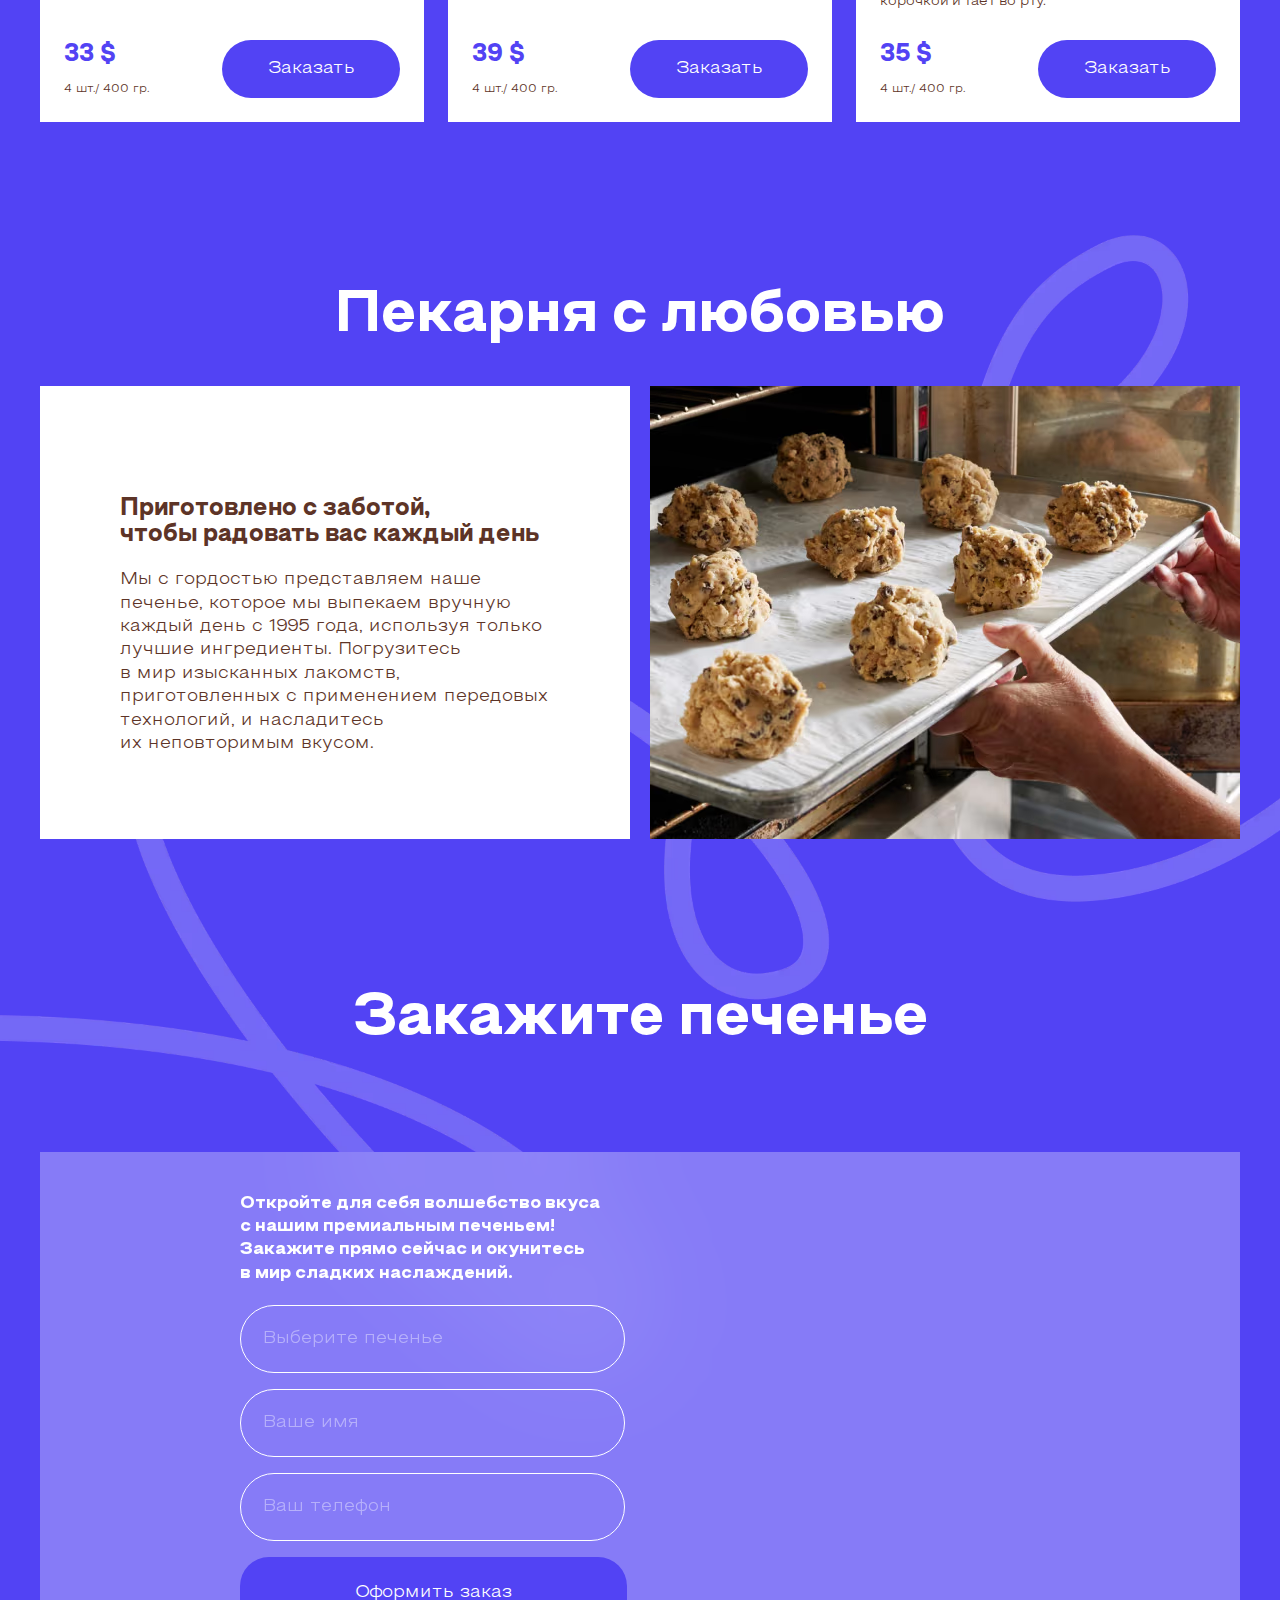
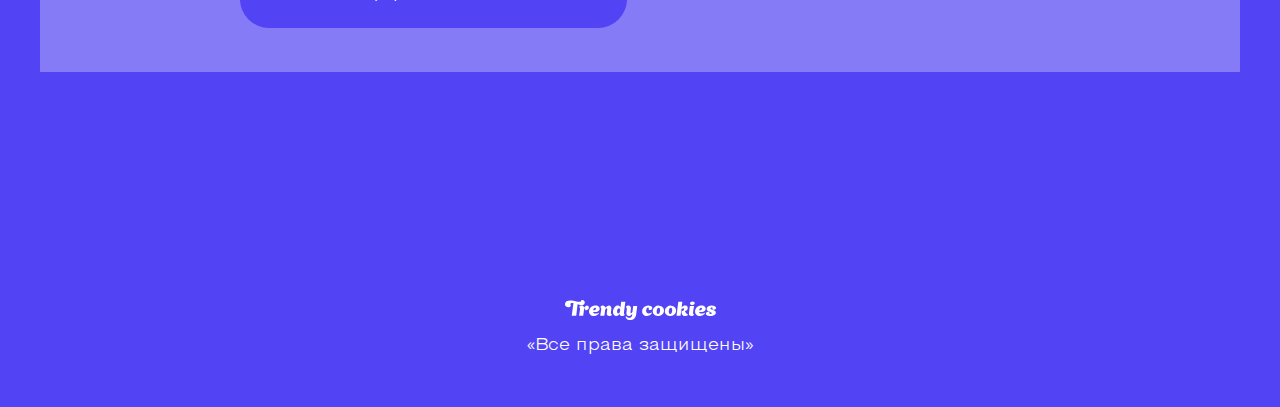
==== commit 49fad25b: "19.08.2024d" ====
--- a/index.html
+++ b/index.html
@@ -10,6 +10,7 @@
 </head>
 <body>
 	<div class="wrapper">
+		<div class="currency" title="Изменить валюту" id="change-currency">$</div>
 <header class="header container">
     <a href="/" class="header__logo">
         <img src="./img/svg/logo.svg" width="151" height="20" alt="#" loading="lazy">
@@ -34,8 +35,8 @@
 	
 			<section class="magic">
 				<div class="container">
+					<img src="./img/avif/main/line1.avif" alt="line" width="1055" height="1230" loading="lazy" class="line__one">
 					<h2 class="visually-hidden">a</h2>
-					<img src="./img/avif/main/line1.avif" alt="line" width="1055" height="1230" loading="lazy" class="line__one">
 					<div class="magic__column">
 						<h3 class="magic__title">Магия вкуса в каждой крошке</h3>
 						<p class="magic__subtitle">Наши рецепты вдыхают жизнь в изысканность ингредиентов: ароматное натуральное масло, свежие сливки, чистый мёд и отборная мука. Мы тщательно отбираем каждый компонент премиального печенья, стремясь подарить вам истинное кулинарное наслаждение.</p>
@@ -156,100 +157,100 @@
 
 						<div class="products__item">
 							<div class="products__item-image">
-								<img src="./img/avif/main/1.avif" width="384" height="272" alt="Product" loading="lazy">
-							</div>
-							<div class="products__item-details">
-								<h3 class="products__item-title">Лучшие друзья</h3>
-								<p class="products__item-subtitle">Печенье, с которого все началось! Наше фирменное печенье с шоколадной крошкой и грецкими орехами хрустящее снаружи с достаточно толстой и липкой серединкой.</p>
-								<div class="products__bottom-row">
-									<div class="products__bottom-left">
-										<p class="products__bottom-left-price">20 $</p>
-										<p class="products__bottom-left-weight">2 шт./ 200 гр.</p>
-									</div>
-									<button class="violet-button button" type="button">Заказать</button>
-								</div>
-							</div>
-						</div>
-		
-						<div class="products__item">
-							<div class="products__item-image">
-								<img src="./img/avif/main/2.avif" alt="Product" width="384" height="272" loading="lazy">
-							</div>
-							<div class="products__item-details">
-								<h3 class="products__item-title">Шоколадный француз</h3>
-								<p class="products__item-subtitle">Это печенье, изготовленное из тёмного французского какао и полусладкой шоколадной стружки, наверняка удовлетворит даже самого заядлого любителя шоколада.</p>
-								<div class="products__bottom-row">
-									<div class="products__bottom-left">
-										<p class="products__bottom-left-price">24 $</p>
-										<p class="products__bottom-left-weight">2 шт./ 200 гр.</p>
-									</div>
-									<button class="violet-button button" type="button">Заказать</button>
-								</div>
-							</div>
-						</div>
-		
-						<div class="products__item">
-							<div class="products__item-image">
-								<img src="./img/avif/main/3.avif" alt="Product" width="384" height="272" loading="lazy">
-							</div>
-							<div class="products__item-details">
-								<h3 class="products__item-title">Овсянка с изюмом, Сэр!</h3>
-								<p class="products__item-subtitle">Это сдобное маслянистое печенье весом шесть унций каждое, золотисто-коричневое снаружи, влажное внутри и наполненное пухлым сладким изюмом.</p>
-								<div class="products__bottom-row">
-									<div class="products__bottom-left">
-										<p class="products__bottom-left-price">18 $</p>
-										<p class="products__bottom-left-weight">2 шт./ 200 гр.</p>
-									</div>
-									<button class="violet-button button" type="button">Заказать</button>
-								</div>
-							</div>
-						</div>
-		
-						<div class="products__item">
-							<div class="products__item-image">
-								<img src="./img/avif/main/4.avif" alt="Product" width="384" height="272" loading="lazy">
-							</div>
-							<div class="products__item-details">
-								<h3 class="products__item-title">Шоколадное наслаждение</h3>
-								<p class="products__item-subtitle">Идеально хрустящее снаружи и достаточно густое и липкое в центре, это печенье наполнено полусладкой и тёмной шоколадной стружкой, придающей богатую глубину вкуса.</p>
-								<div class="products__bottom-row">
-									<div class="products__bottom-left">
-										<p class="products__bottom-left-price">24 $</p>
-										<p class="products__bottom-left-weight">2 шт./ 200 гр.</p>
-									</div>
-									<button class="violet-button button" type="button">Заказать</button>
-								</div>
-							</div>
-						</div>
-		
-						<div class="products__item">
-							<div class="products__item-image">
-								<img src="./img/avif/main/5.avif" alt="Product" width="384" height="272" loading="lazy">
-							</div>
-							<div class="products__item-details">
-								<h3 class="products__item-title">Арахисовый рай</h3>
-								<p class="products__item-subtitle">Сладкое, пикантное и идеально сбалансированное печенье удовлетворяет тягу любителей арахисового масла и шоколада.</p>
-								<div class="products__bottom-row">
-									<div class="products__bottom-left">
-										<p class="products__bottom-left-price">20 $</p>
-										<p class="products__bottom-left-weight">2 шт./ 200 гр.</p>
-									</div>
-									<button class="violet-button button" type="button">Заказать</button>
-								</div>
-							</div>
-						</div>
-		
-						<div class="products__item">
-							<div class="products__item-image">
-								<img src="./img/avif/main/6.avif" alt="Product" width="384" height="272" loading="lazy">
-							</div>
-							<div class="products__item-details">
-								<h3 class="products__item-title">Шоколадный ореховый деликатес</h3>
-								<p class="products__item-subtitle">Наша фирменная рецептура печенья с шоколадными крошками и грецкими орехами гарантирует незабываемый вкусовой опыт. Каждое печенье хрустит снаружи, но раскрывает внутри нежную сердцевину.</p>
-								<div class="products__bottom-row">
-									<div class="products__bottom-left">
-										<p class="products__bottom-left-price">18 $</p>
-										<p class="products__bottom-left-weight">2 шт./ 200 гр.</p>
+								<img src="./img/avif/main/7.avif" width="384" height="272" alt="Product" loading="lazy">
+							</div>
+							<div class="products__item-details">
+								<h3 class="products__item-title">Ассорти фирменного печенья</h3>
+								<p class="products__item-subtitle">Зачем выбирать один, когда можно получить их все? Наш классический ассортимент печенья включает в себя по одному из четырёх оригинальных вкусов печенья.</p>
+								<div class="products__bottom-row">
+									<div class="products__bottom-left">
+										<p class="products__bottom-left-price">36 $</p>
+										<p class="products__bottom-left-weight">4 шт./ 400 гр.</p>
+									</div>
+									<button class="violet-button button" type="button">Заказать</button>
+								</div>
+							</div>
+						</div>
+		
+						<div class="products__item">
+							<div class="products__item-image">
+								<img src="./img/avif/main/8.avif" alt="Product" width="384" height="272" loading="lazy">
+							</div>
+							<div class="products__item-details">
+								<h3 class="products__item-title">Лимонное печенье</h3>
+								<p class="products__item-subtitle">Весна уже не за горами, но нам не терпелось подарить вам немного солнечного света: наше первое лимонное печенье. Это лакомство жевательное, лимонное, не слишком сладкое и даже немного… освежающее?</p>
+								<div class="products__bottom-row">
+									<div class="products__bottom-left">
+										<p class="products__bottom-left-price">33 $</p>
+										<p class="products__bottom-left-weight">4 шт./ 400 гр.</p>
+									</div>
+									<button class="violet-button button" type="button">Заказать</button>
+								</div>
+							</div>
+						</div>
+		
+						<div class="products__item">
+							<div class="products__item-image">
+								<img src="./img/avif/main/9.avif" alt="Product" width="384" height="272" loading="lazy">
+							</div>
+							<div class="products__item-details">
+								<h3 class="products__item-title">Любители шоколада</h3>
+								<p class="products__item-subtitle">Вам больше не нужно выбирать фаворитов. Мы сделали этот набор для всех людей, которые действительно любят шоколад…</p>
+								<div class="products__bottom-row">
+									<div class="products__bottom-left">
+										<p class="products__bottom-left-price">38 $</p>
+										<p class="products__bottom-left-weight">4 шт./ 400 гр.</p>
+									</div>
+									<button class="violet-button button" type="button">Заказать</button>
+								</div>
+							</div>
+						</div>
+		
+						<div class="products__item">
+							<div class="products__item-image">
+								<img src="./img/avif/main/10.avif" alt="Product" width="384" height="272" loading="lazy">
+							</div>
+							<div class="products__item-details">
+								<h3 class="products__item-title">Карамель и кокос</h3>
+								<p class="products__item-subtitle">Побалуйте себя кокосовым, маслянистым, карамельным печеньем, которое обладает невиданным ранее вкусом и текстурой. Наслаждение круглый год.</p>
+								<div class="products__bottom-row">
+									<div class="products__bottom-left">
+										<p class="products__bottom-left-price">33 $</p>
+										<p class="products__bottom-left-weight">4 шт./ 400 гр.</p>
+									</div>
+									<button class="violet-button button" type="button">Заказать</button>
+								</div>
+							</div>
+						</div>
+		
+						<div class="products__item">
+							<div class="products__item-image">
+								<img src="./img/avif/main/11.avif" alt="Product" width="384" height="272" loading="lazy">
+							</div>
+							<div class="products__item-details">
+								<h3 class="products__item-title">Веганское с шоколадной крошкой</h3>
+								<p class="products__item-subtitle">Наше веганское безглютеновое печенье содержит кусочки хрустящих грецких орехов и полусладкую веганскую шоколадную стружку.</p>
+								<div class="products__bottom-row">
+									<div class="products__bottom-left">
+										<p class="products__bottom-left-price">39 $</p>
+										<p class="products__bottom-left-weight">4 шт./ 400 гр.</p>
+									</div>
+									<button class="violet-button button" type="button">Заказать</button>
+								</div>
+							</div>
+						</div>
+		
+						<div class="products__item">
+							<div class="products__item-image">
+								<img src="./img/avif/main/12.avif" alt="Product" width="384" height="272" loading="lazy">
+							</div>
+							<div class="products__item-details">
+								<h3 class="products__item-title">Крем-брюле ореховое печенье</h3>
+								<p class="products__item-subtitle">Используя уникальную смесь ингредиентов, мы создали печенье с кусочками крем-брюле и миндальными орехами, которое обещает неповторимые гастрономические ощущения. Каждый кусочек обладает хрустящей корочкой и тает во рту.</p>
+								<div class="products__bottom-row">
+									<div class="products__bottom-left">
+										<p class="products__bottom-left-price">35 $</p>
+										<p class="products__bottom-left-weight">4 шт./ 400 гр.</p>
 									</div>
 									<button class="violet-button button" type="button">Заказать</button>
 								</div>
--- a/css/styles.css
+++ b/css/styles.css
@@ -277,6 +277,70 @@
   overflow: hidden;
 }
 
+.currency {
+  position: fixed;
+  right: 50px;
+  bottom: 50px;
+  border: 1px solid white;
+  padding: 5px 10px;
+  min-height: 25px;
+  min-width: 25px;
+  border-radius: 50px;
+  text-align: center;
+  cursor: pointer;
+  line-height: 28px;
+  z-index: 1;
+  -webkit-user-select: none;
+     -moz-user-select: none;
+      -ms-user-select: none;
+          user-select: none;
+  -webkit-transform: scale(1);
+          transform: scale(1);
+  -webkit-animation: pulse 2s infinite;
+          animation: pulse 2s infinite;
+}
+
+@-webkit-keyframes pulse {
+  0% {
+    -webkit-transform: scale(0.9);
+            transform: scale(0.9);
+    -webkit-box-shadow: 0 0 0 0 rgba(255, 255, 255, 0.5);
+            box-shadow: 0 0 0 0 rgba(255, 255, 255, 0.5);
+  }
+  70% {
+    -webkit-transform: scale(1);
+            transform: scale(1);
+    -webkit-box-shadow: 0 0 0 10px rgba(255, 255, 255, 0);
+            box-shadow: 0 0 0 10px rgba(255, 255, 255, 0);
+  }
+  100% {
+    -webkit-transform: scale(0.9);
+            transform: scale(0.9);
+    -webkit-box-shadow: 0 0 0 0 rgba(255, 255, 255, 0);
+            box-shadow: 0 0 0 0 rgba(255, 255, 255, 0);
+  }
+}
+
+@keyframes pulse {
+  0% {
+    -webkit-transform: scale(0.9);
+            transform: scale(0.9);
+    -webkit-box-shadow: 0 0 0 0 rgba(255, 255, 255, 0.5);
+            box-shadow: 0 0 0 0 rgba(255, 255, 255, 0.5);
+  }
+  70% {
+    -webkit-transform: scale(1);
+            transform: scale(1);
+    -webkit-box-shadow: 0 0 0 10px rgba(255, 255, 255, 0);
+            box-shadow: 0 0 0 10px rgba(255, 255, 255, 0);
+  }
+  100% {
+    -webkit-transform: scale(0.9);
+            transform: scale(0.9);
+    -webkit-box-shadow: 0 0 0 0 rgba(255, 255, 255, 0);
+            box-shadow: 0 0 0 0 rgba(255, 255, 255, 0);
+  }
+}
 .magic {
   padding-top: 161px;
   padding-bottom: 200px;
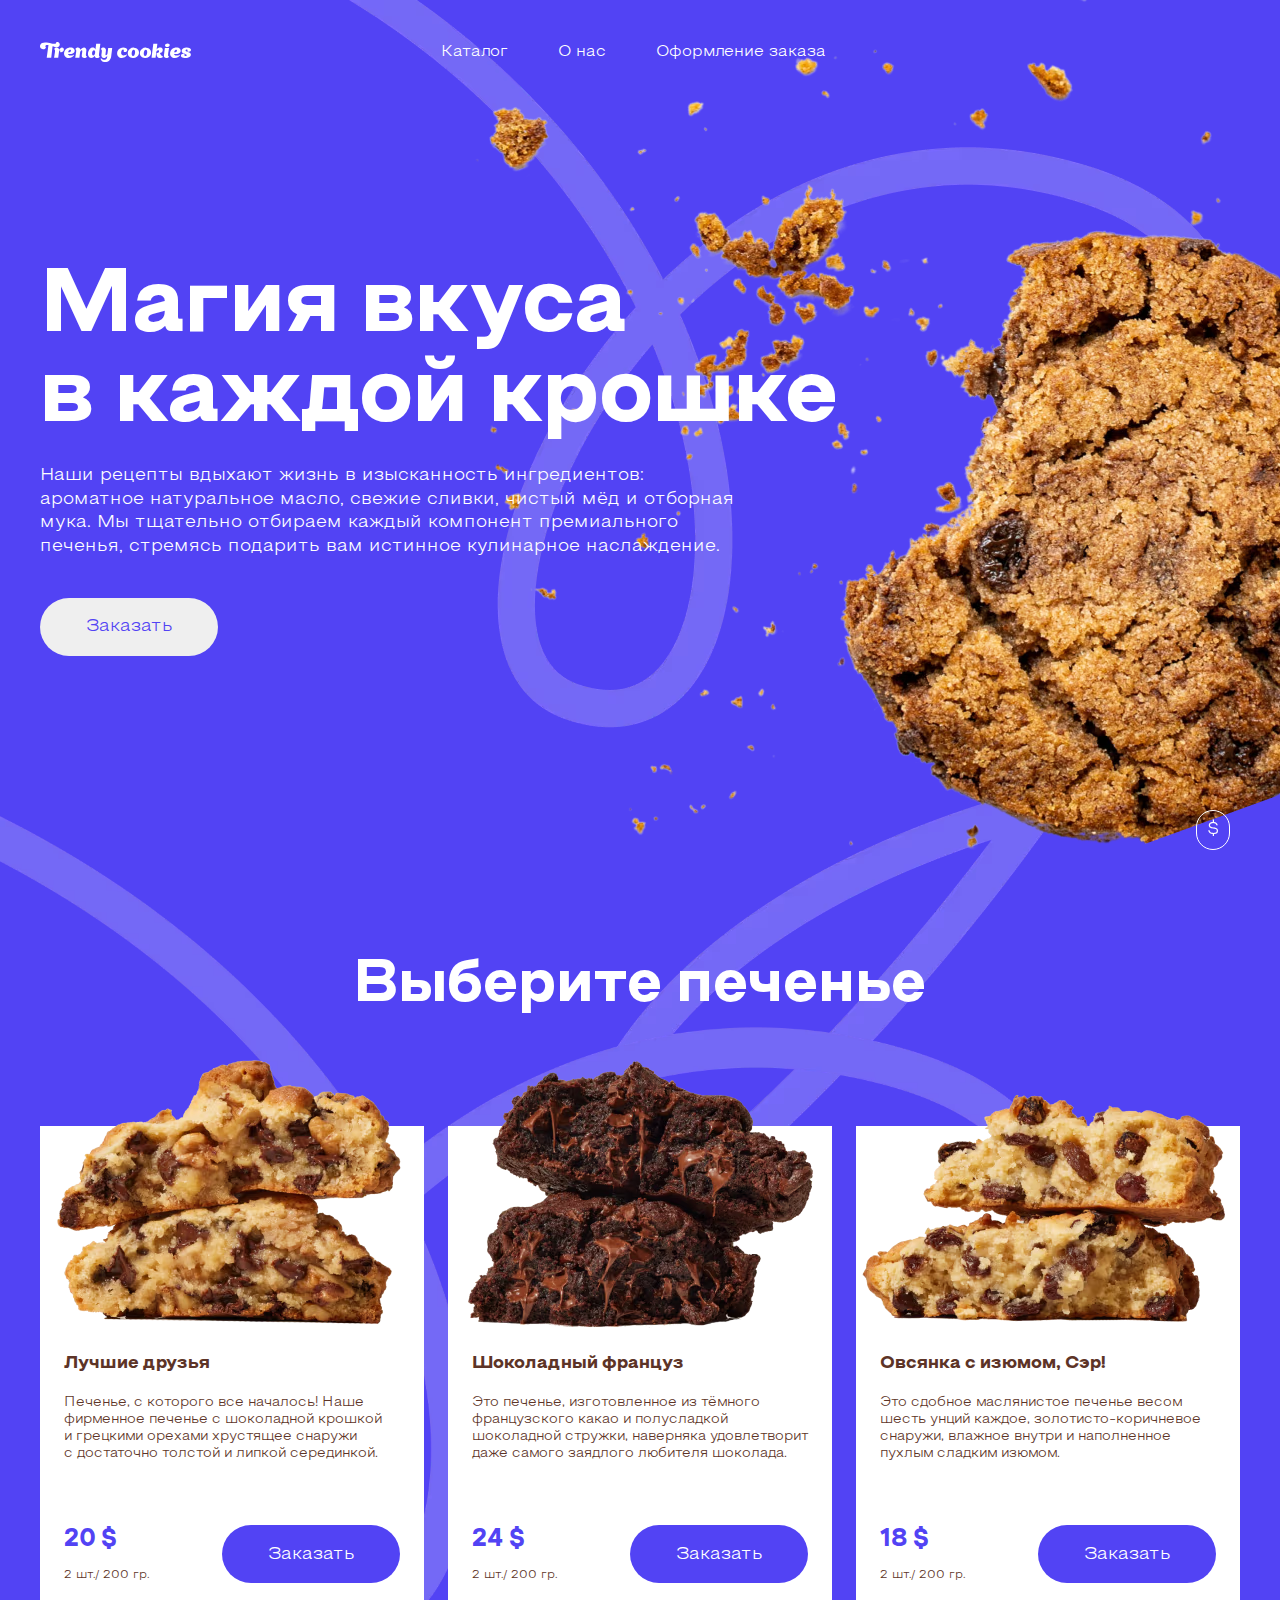
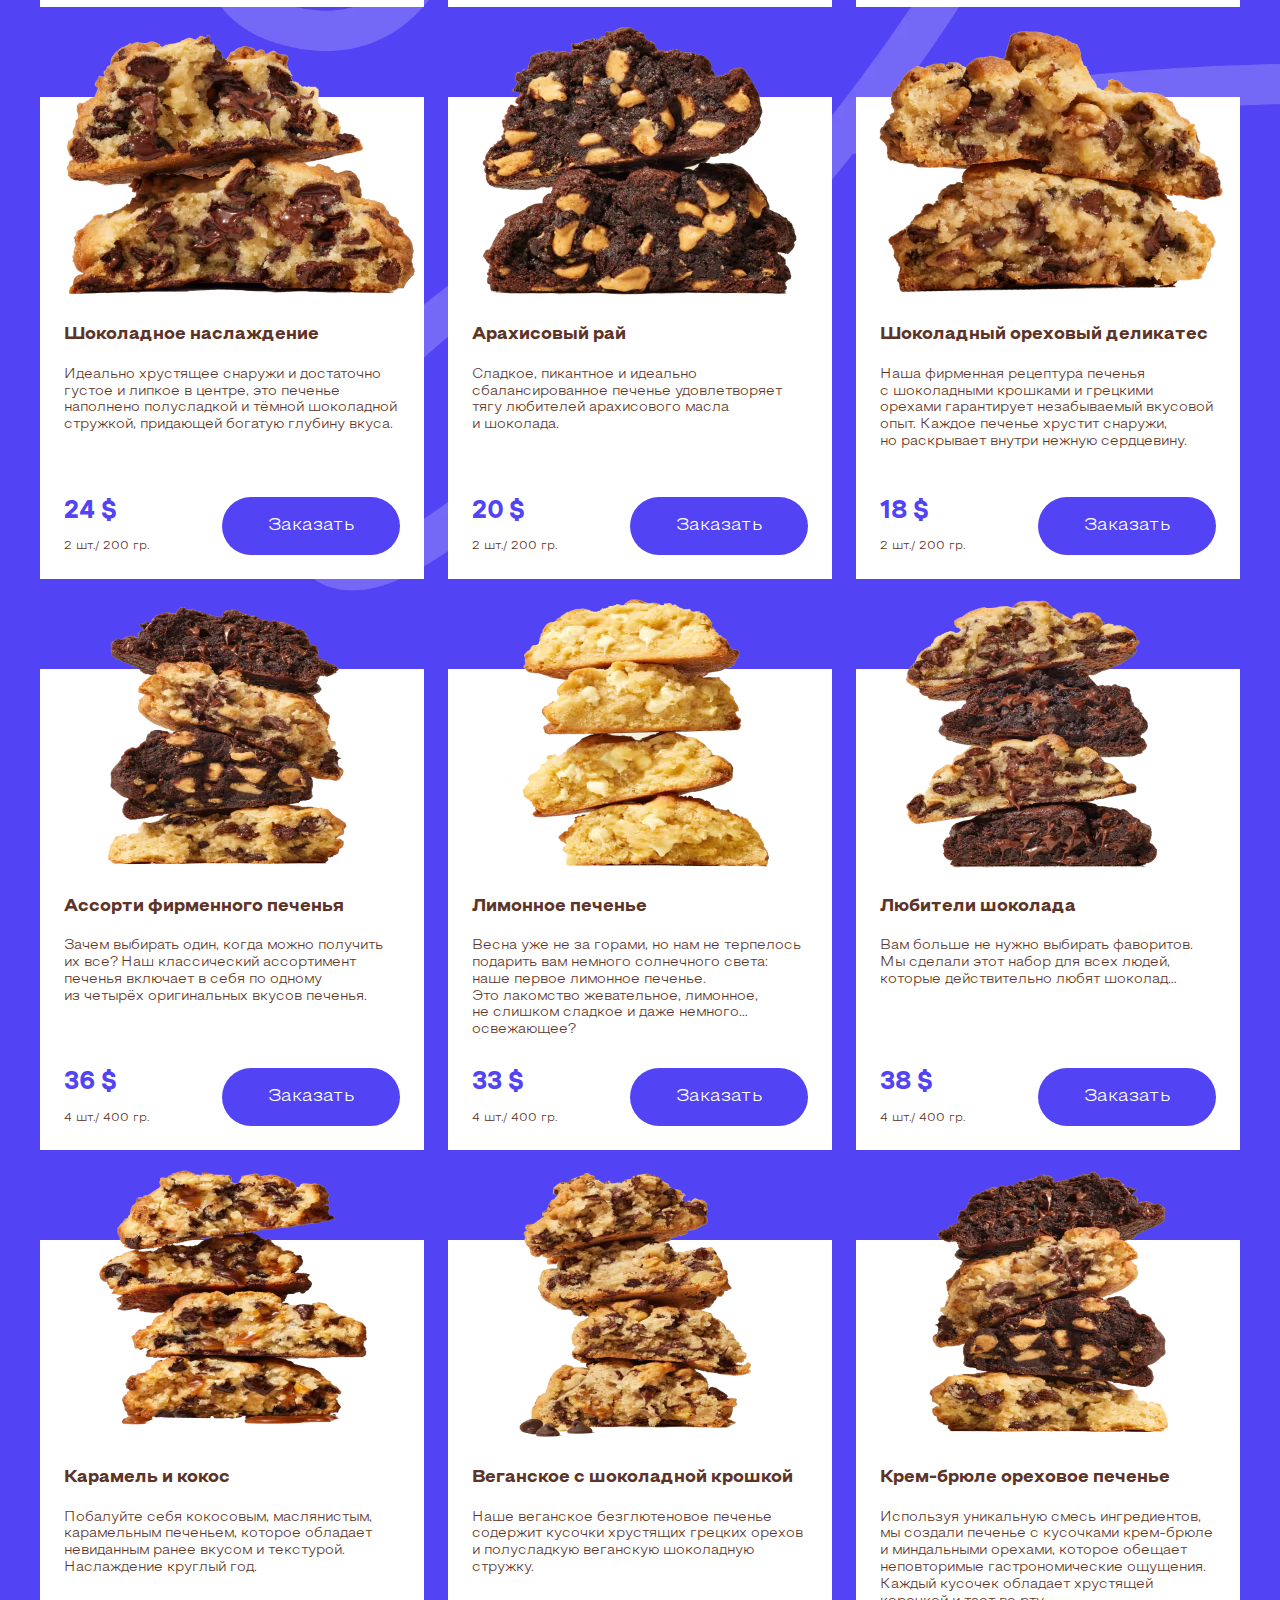
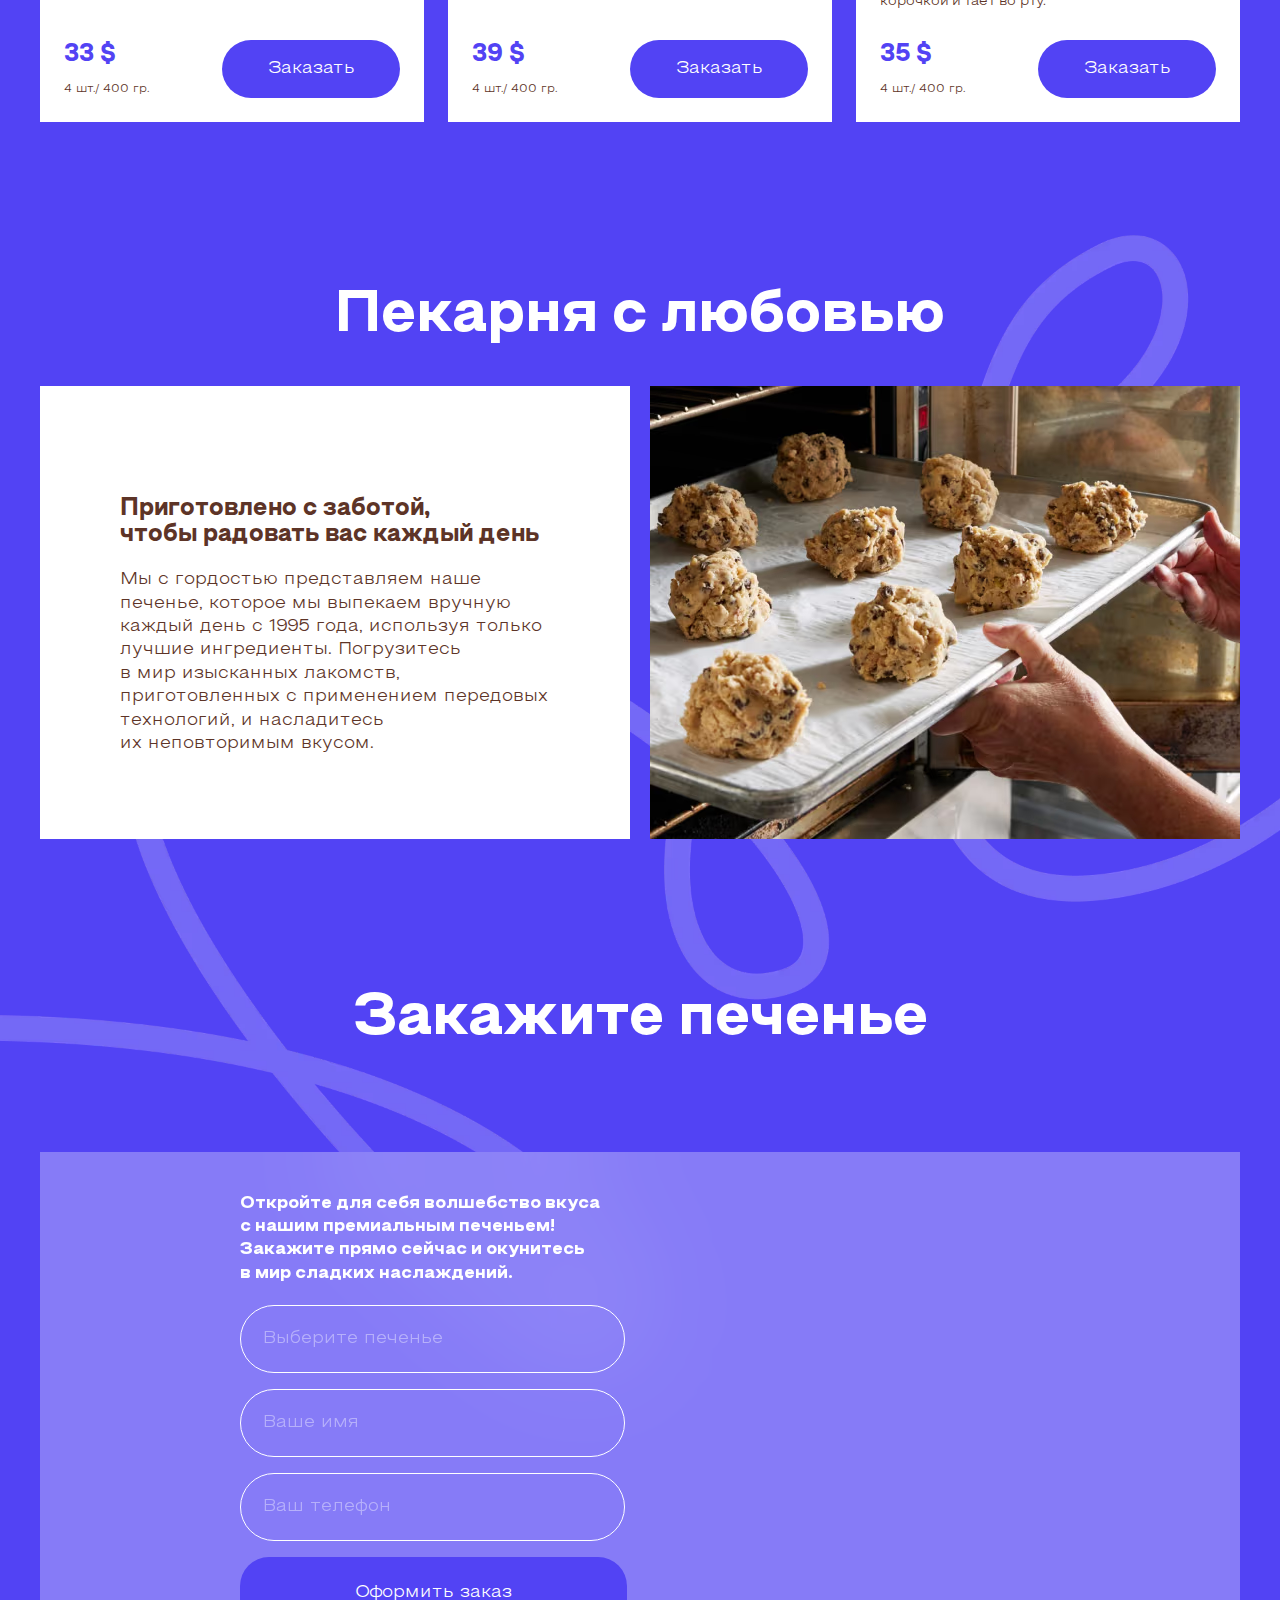
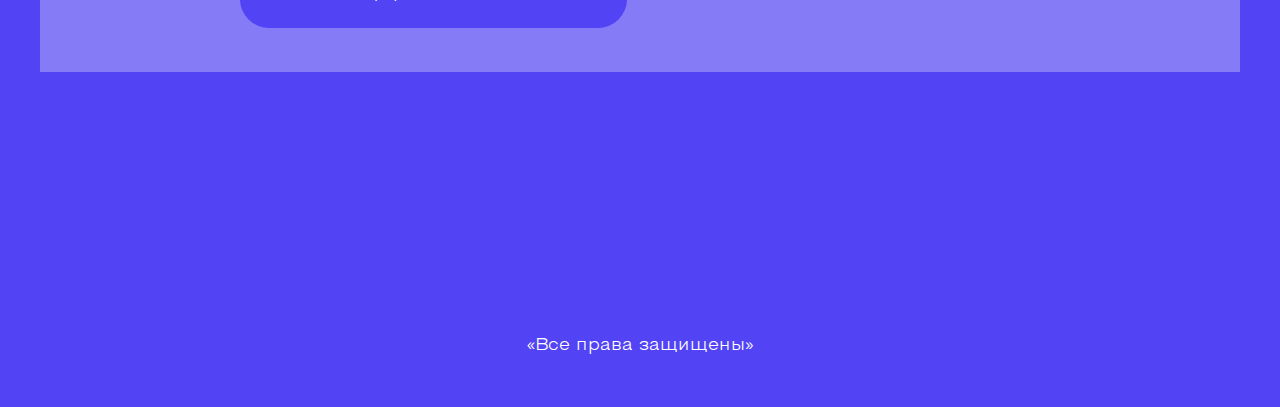
==== commit 7420a09e: "19.08.2024e" ====
--- a/index.html
+++ b/index.html
@@ -19,13 +19,13 @@
     <nav class="header__menu">
         <ul class="header__items">
             <li class="header__item">
-                <a data-="products" class="header__link">Каталог</a>
+                <a data-link="products" class="header__link">Каталог</a>
             </li>
             <li class="header__item">
-                <a data-="love" class="header__link">О нас</a>
+                <a data-link="love" class="header__link">О нас</a>
             </li>
             <li class="header__item">
-                <a data-="order" class="header__link">Оформление заказа</a>
+                <a data-link="order" class="header__link">Оформление заказа</a>
             </li>
         </ul>
     </nav>
@@ -62,7 +62,7 @@
 								<p class="products__item-subtitle">Печенье, с которого все началось! Наше фирменное печенье с шоколадной крошкой и грецкими орехами хрустящее снаружи с достаточно толстой и липкой серединкой.</p>
 								<div class="products__bottom-row">
 									<div class="products__bottom-left">
-										<p class="products__bottom-left-price">20 $</p>
+										<p class="products__bottom-left-price" data-base-price="20">20 $</p>
 										<p class="products__bottom-left-weight">2 шт./ 200 гр.</p>
 									</div>
 									<button class="violet-button button" type="button">Заказать</button>
@@ -79,7 +79,7 @@
 								<p class="products__item-subtitle">Это печенье, изготовленное из тёмного французского какао и полусладкой шоколадной стружки, наверняка удовлетворит даже самого заядлого любителя шоколада.</p>
 								<div class="products__bottom-row">
 									<div class="products__bottom-left">
-										<p class="products__bottom-left-price">24 $</p>
+										<p class="products__bottom-left-price" data-base-price="24">24 $</p>
 										<p class="products__bottom-left-weight">2 шт./ 200 гр.</p>
 									</div>
 									<button class="violet-button button" type="button">Заказать</button>
@@ -96,7 +96,7 @@
 								<p class="products__item-subtitle">Это сдобное маслянистое печенье весом шесть унций каждое, золотисто-коричневое снаружи, влажное внутри и наполненное пухлым сладким изюмом.</p>
 								<div class="products__bottom-row">
 									<div class="products__bottom-left">
-										<p class="products__bottom-left-price">18 $</p>
+										<p class="products__bottom-left-price" data-base-price="18">18 $</p>
 										<p class="products__bottom-left-weight">2 шт./ 200 гр.</p>
 									</div>
 									<button class="violet-button button" type="button">Заказать</button>
@@ -113,7 +113,7 @@
 								<p class="products__item-subtitle">Идеально хрустящее снаружи и достаточно густое и липкое в центре, это печенье наполнено полусладкой и тёмной шоколадной стружкой, придающей богатую глубину вкуса.</p>
 								<div class="products__bottom-row">
 									<div class="products__bottom-left">
-										<p class="products__bottom-left-price">24 $</p>
+										<p class="products__bottom-left-price" data-base-price="24">24 $</p>
 										<p class="products__bottom-left-weight">2 шт./ 200 гр.</p>
 									</div>
 									<button class="violet-button button" type="button">Заказать</button>
@@ -130,7 +130,7 @@
 								<p class="products__item-subtitle">Сладкое, пикантное и идеально сбалансированное печенье удовлетворяет тягу любителей арахисового масла и шоколада.</p>
 								<div class="products__bottom-row">
 									<div class="products__bottom-left">
-										<p class="products__bottom-left-price">20 $</p>
+										<p class="products__bottom-left-price" data-base-price="20">20 $</p>
 										<p class="products__bottom-left-weight">2 шт./ 200 гр.</p>
 									</div>
 									<button class="violet-button button" type="button">Заказать</button>
@@ -147,7 +147,7 @@
 								<p class="products__item-subtitle">Наша фирменная рецептура печенья с шоколадными крошками и грецкими орехами гарантирует незабываемый вкусовой опыт. Каждое печенье хрустит снаружи, но раскрывает внутри нежную сердцевину.</p>
 								<div class="products__bottom-row">
 									<div class="products__bottom-left">
-										<p class="products__bottom-left-price">18 $</p>
+										<p class="products__bottom-left-price" data-base-price="18">18 $</p>
 										<p class="products__bottom-left-weight">2 шт./ 200 гр.</p>
 									</div>
 									<button class="violet-button button" type="button">Заказать</button>
@@ -164,7 +164,7 @@
 								<p class="products__item-subtitle">Зачем выбирать один, когда можно получить их все? Наш классический ассортимент печенья включает в себя по одному из четырёх оригинальных вкусов печенья.</p>
 								<div class="products__bottom-row">
 									<div class="products__bottom-left">
-										<p class="products__bottom-left-price">36 $</p>
+										<p class="products__bottom-left-price" data-base-price="36">36 $</p>
 										<p class="products__bottom-left-weight">4 шт./ 400 гр.</p>
 									</div>
 									<button class="violet-button button" type="button">Заказать</button>
@@ -181,7 +181,7 @@
 								<p class="products__item-subtitle">Весна уже не за горами, но нам не терпелось подарить вам немного солнечного света: наше первое лимонное печенье. Это лакомство жевательное, лимонное, не слишком сладкое и даже немного… освежающее?</p>
 								<div class="products__bottom-row">
 									<div class="products__bottom-left">
-										<p class="products__bottom-left-price">33 $</p>
+										<p class="products__bottom-left-price" data-base-price="33">33 $</p>
 										<p class="products__bottom-left-weight">4 шт./ 400 гр.</p>
 									</div>
 									<button class="violet-button button" type="button">Заказать</button>
@@ -198,7 +198,7 @@
 								<p class="products__item-subtitle">Вам больше не нужно выбирать фаворитов. Мы сделали этот набор для всех людей, которые действительно любят шоколад…</p>
 								<div class="products__bottom-row">
 									<div class="products__bottom-left">
-										<p class="products__bottom-left-price">38 $</p>
+										<p class="products__bottom-left-price" data-base-price="38">38 $</p>
 										<p class="products__bottom-left-weight">4 шт./ 400 гр.</p>
 									</div>
 									<button class="violet-button button" type="button">Заказать</button>
@@ -215,7 +215,7 @@
 								<p class="products__item-subtitle">Побалуйте себя кокосовым, маслянистым, карамельным печеньем, которое обладает невиданным ранее вкусом и текстурой. Наслаждение круглый год.</p>
 								<div class="products__bottom-row">
 									<div class="products__bottom-left">
-										<p class="products__bottom-left-price">33 $</p>
+										<p class="products__bottom-left-price" data-base-price="33">33 $</p>
 										<p class="products__bottom-left-weight">4 шт./ 400 гр.</p>
 									</div>
 									<button class="violet-button button" type="button">Заказать</button>
@@ -232,7 +232,7 @@
 								<p class="products__item-subtitle">Наше веганское безглютеновое печенье содержит кусочки хрустящих грецких орехов и полусладкую веганскую шоколадную стружку.</p>
 								<div class="products__bottom-row">
 									<div class="products__bottom-left">
-										<p class="products__bottom-left-price">39 $</p>
+										<p class="products__bottom-left-price" data-base-price="39">39 $</p>
 										<p class="products__bottom-left-weight">4 шт./ 400 гр.</p>
 									</div>
 									<button class="violet-button button" type="button">Заказать</button>
@@ -249,7 +249,7 @@
 								<p class="products__item-subtitle">Используя уникальную смесь ингредиентов, мы создали печенье с кусочками крем-брюле и миндальными орехами, которое обещает неповторимые гастрономические ощущения. Каждый кусочек обладает хрустящей корочкой и тает во рту.</p>
 								<div class="products__bottom-row">
 									<div class="products__bottom-left">
-										<p class="products__bottom-left-price">35 $</p>
+										<p class="products__bottom-left-price" data-base-price="35">35 $</p>
 										<p class="products__bottom-left-weight">4 шт./ 400 гр.</p>
 									</div>
 									<button class="violet-button button" type="button">Заказать</button>
@@ -281,15 +281,15 @@
 					<h2 class="order__title title">Закажите печенье</h2>
 					<img src="./img/avif/main/breadcrumbs.avif" alt="breadcrumbs" width="814" height="784" loading="lazy" class="order__background-image">
 					<div class="order__block">
-						<form class="order__form">
+						<div class="order__form">
 							<h3 class="order__intro">Откройте для себя волшебство вкуса с нашим премиальным печеньем! Закажите прямо сейчас и окунитесь в мир сладких наслаждений. </h3>
 							<div class="order__form-inputs">
-								<input type="text" placeholder="Выберите печенье">
-								<input type="text" placeholder="Ваше имя">
-								<input type="text" placeholder="Ваш телефон">
-								<button class="violet-button button">Оформить заказ</button>
-							</div>
-						</form>
+								<input type="text" placeholder="Выберите печенье" id="product">
+								<input type="text" placeholder="Ваше имя" id="name">
+								<input type="text" placeholder="Ваш телефон" id="phone">
+								<button class="violet-button button" id="order-action">Оформить заказ</button>
+							</div>
+						</div>
 						<div class="order__block-image">
 							<img src="./img/avif/main/order.avif" alt="cookies" width="468" height="559" loading="lazy" class="order__image">
 						</div>
